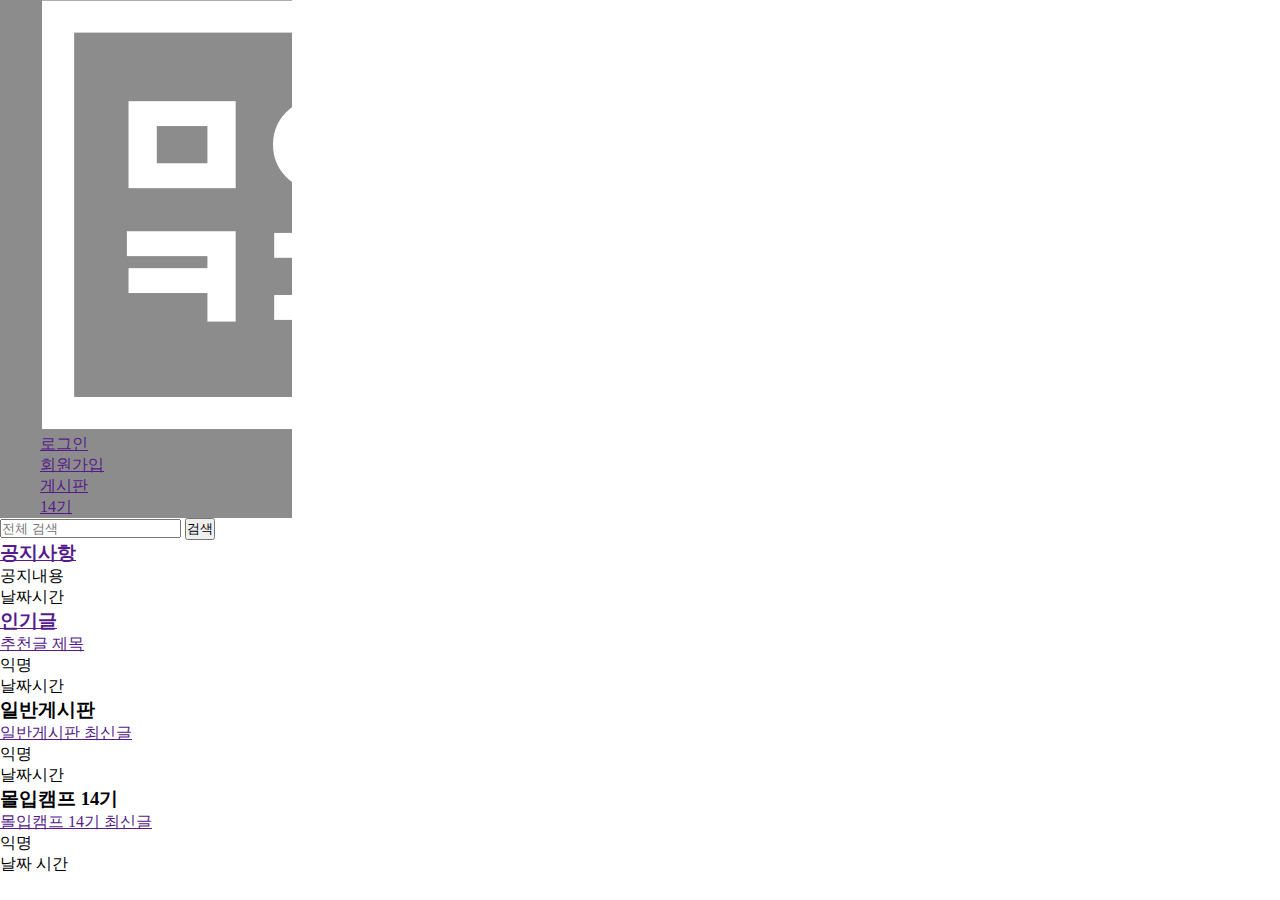
==== index.html @ c85a62a6 "Feat index.css" ====
<!DOCTYPE html>
<html lang="ko" class="no-js">

<head>
    <meta charset="utf-8">
    <meta http-equiv="Content-Type" content="text/html; charset=UTF-8">
    <meta http-equiv="X-UA-Compatible" content="IE=edge,chrome=1">
    <link rel="stylesheet" type="text/css" href="./index.css">
    <title>몰입캠프</title>
</head>

<body>
    <div class="all">
        <nav class="navbar">
            <a class="navbar-brand" href="#">
                <img class="madcamp-logo" src="./assets/mad_logo.png" alt="몰입캠프 로고">
            </a>
            <div class="navbar_login_signin">
                <ul>
                    <li><a href="">로그인</a></li>
                    <li><a href="">회원가입</a></li>
                </ul>
            </div>
            <ul class="navbar_nav">
                <!-- loop 게시판 목록 -->
                <li><a href="">게시판</a></li>
                <li><a href="">14기</a></li>
            </ul>
        </nav>
        <div class="main">
            <form class="main-search-admin-profile" role="search">
                <input class="input search-all" type="search" name="search-all" placeholder="전체 검색" aria-label="Search">
                <button class="button search-all">검색</button>
                <!-- todo: 유저/관리자 버튼은 뭘로 만들지? -->
                <!-- todo: 프로필 이미지 -->
            </form>
            <div class="main_noti_best">
                <div class="main_noti_board">
                    <h3 class="main_head_comp"><a href="">공지사항</a></h3>
                    <ul class="main_noti_ul">
                        <!-- loop 3개 -->
                        <li class="main_noti_li">
                            <div class="main_noti">
                                <div><a>공지내용</a></div>
                                <div>날짜시간</div>
                            </div>
                        </li>
                    </ul>
                </div>
                <div class="main_best_board">
                    <h3 class="main_head"><a href="">인기글</a></h3>
                    <ul class="main_best_ul">
                        <!-- loop 3개 -->
                        <li class="main_best_li">
                            <div class="main_best_headline">
                                <div><a href="">추천글 제목</a></div>
                                <div>익명</div>
                                <div>날짜시간</div>
                            </div>
                        </li>
                    </ul>
                </div>
            </div>
            <div class="main_default_board">
                <h3 class="main_default_head">일반게시판</h3>
                <ul class="main_default_ul">
                    <!-- loop 5개  -->
                    <li class="main_default_li">
                        <div class="main_default_headline">
                            <div><a href="">일반게시판 최신글</a></div>
                            <div>익명</div>
                            <div>날짜시간</div>
                        </div>
                    </li>
                </ul>
            </div>
            <div class="main_group_board">
                <h3 class="main_group_head">몰입캠프 14기</h3>
                <ul class="main_group_ul">
                    <!-- loop 5개  -->
                    <li class="main_group_li">
                        <div class="main_group_headline">
                            <div><a href="">몰입캠프 14기 최신글</a></div>
                            <div>익명</div>
                            <div>날짜 시간</div>
                        </div>
                    </li>
                </ul>
            </div>
        </div>
    </div>
</body>

</html>
---- index.css ----
* {
    padding: 0;
    margin: 0;
    box-sizing: border-box;
    list-style: none;
}

.container {
    display: flex;
    flex-direction: row;
    height: 100%;
    height: 969px;
}

nav {
    display: flex;
    flex-direction: column;
    justify-content: space-between;
    background-color: #8C8C8C;
    width: 292px;

    padding: 0px 40px 0px;

}

.nav_logo {
    display: flex;
    justify-content: center;
    align-items: center;
    margin-top: 20px;
}

.nav_img {
    width: 220px;
    height: 65px;

}

.nav_auth {
    display: flex;
    flex-direction: row;
    justify-content: space-between;
    margin-top: 20px;
}

.nav_auth h5 {
    font-size: 1.001em;
    font-weight: 700;
    color: #2E2E2E;
    cursor: pointer;
}

.nav_board_container {
    display: flex;
    flex-direction: column;
    justify-content: center;
    margin-top: 60px;
    color: white;
}

.nav_board_name {
    display: flex;
    flex-direction: row;
    gap: 25px;
    margin-top: 10px;
    cursor: pointer;
}

.nav_board_name_text {
    font-size: 1.01em;
    font-weight: 200;
}

.nav_mode {}

.nav_mode_ul {
    display: flex;
    flex-direction: row;
    align-items: flex-start;
    justify-content: space-between;
    height: 30px;
}

.nav_mode_test {
    color: #E0E0E0;
    margin-right: 25px;
    font-weight: 500;
    font-size: 0.97em;
}

.nav_mode_Button {
    display: flex;
    flex-direction: row;
    justify-content: space-around;
    align-items: center;
    height: 100%;
    width: 55px;
    background-color: #E0E0E0;
    border-radius: 30px;
}

.sun {
    display: flex;
    justify-content: center;
    align-items: center;
    background-color: white;
    width: 22px;
    height: 22px;
    border-radius: 100%;
}

.dot {
    color: crimson;
}

.moon {
    display: flex;
    justify-content: center;
    align-items: center;
    width: 22px;
    height: 22px;
    border-radius: 100%;
}

.nav_mode_Button svg {
    cursor: pointer;
}

.nav_view_count {
    display: flex;
    flex-direction: column;
    justify-content: center;
    align-items: center;

    height: 210px;
    background-color: white;
    border-radius: 10px;
    margin-top: 20px;
    margin-bottom: 30px;
}

.nav_view_count_container {
    display: flex;
    flex-direction: column;
}

.nav_view_count_text {
    font-size: 0.8em;
    color: #747474;
    font-weight: bold;
}

.nav_view_count_num {
    display: flex;
    flex-direction: row;
    justify-content: start;
    align-items: center;
    margin-top: 15px;

}

.num {
    color: black;
    font-weight: 900;
    margin-left: 5px;
    font-size: 1.5em;
}

.nav_view_count_per {
    display: flex;
    flex-direction: row;
    width: 110px;
    height: 45px;
    justify-content: center;
    gap: 7px;
    align-items: center;
    border: 1px #dfdada solid;
    border-radius: 10px;
    margin-top: 15px;
}

.nav_view_count_per div {
    color: #747474;
    font-weight: bold;
}

.main_box {
    background-color: #F8F8F8;
    width: 1360px;
}

.main_container {
    width: 1200px;
    display: flex;
    flex-direction: column;
    padding: 30px 0px 30px 50px;
}

header {
    display: flex;
    flex-direction: row;
    height: 50px;
}

.head_search {
    display: flex;
    flex-direction: row;
    justify-content: start;
    align-items: center;
    background-color: white;
    border-radius: 30px;
    width: 500px;
}

.head_search svg {
    margin: 0px 20px;
}

.head_search input {
    border: none;
    width: 80%;
    height: 100%;
    padding-left: 20px;
    font-size: 1.1em;
}

.head_search input::placeholder {
    font-size: 1.2em;
    color: #dfdada;
    font-weight: 500;

}

.head_role {
    display: flex;
    flex-direction: row;
    justify-content: start;
    align-items: center;
    width: 220px;
    height: 100%;
    background-color: #F1F1F1;
    margin: 0px 40px 0px 60px;
    border-radius: 30px;
}

.head_role_user {
    display: flex;
    justify-content: center;
    align-items: center;
    width: 40%;
    height: 80%;
    background-color: white;
    color: #5429FF;
    border-radius: 30px;
    font-weight: 550;
    font-size: 1.1em;
    margin: 0px 30px 0px 10px
}

.head_role_Creator {
    display: flex;
    justify-content: start;
    align-items: center;
    width: 40%;
    height: 80%;
    color: #8C8C8C;
    font-weight: 600;
    font-size: 1.1em;
}

.head_bell {
    width: 50px;
    height: 100%;
    display: flex;
    justify-content: center;
    align-items: center;
    background-color: white;
    border: 1px #F1F1F1 solid;
    border-radius: 100%;
}

.head_img {
    width: 50px;
    height: 100%;
    display: flex;
    justify-content: center;
    align-items: center;
    border-radius: 100%;
    margin-left: 30px;
}

.head_img img {
    width: 100%;
    height: 100%;
    border-radius: 100%;
}

.main_center {}

.row-0 {
    .make-row();

    .col-0-0 {
        .make-xs-column(6);
    }

    .col-0-1 {
        .make-xs-column(6);
    }
}

.row-1 {
    .make-row();

    .col-1-0 {
        .make-md-column(1);
    }
}

.row-2 {
    .make-row();

    .col-2-0 {
        .make-md-column(1);
    }
}
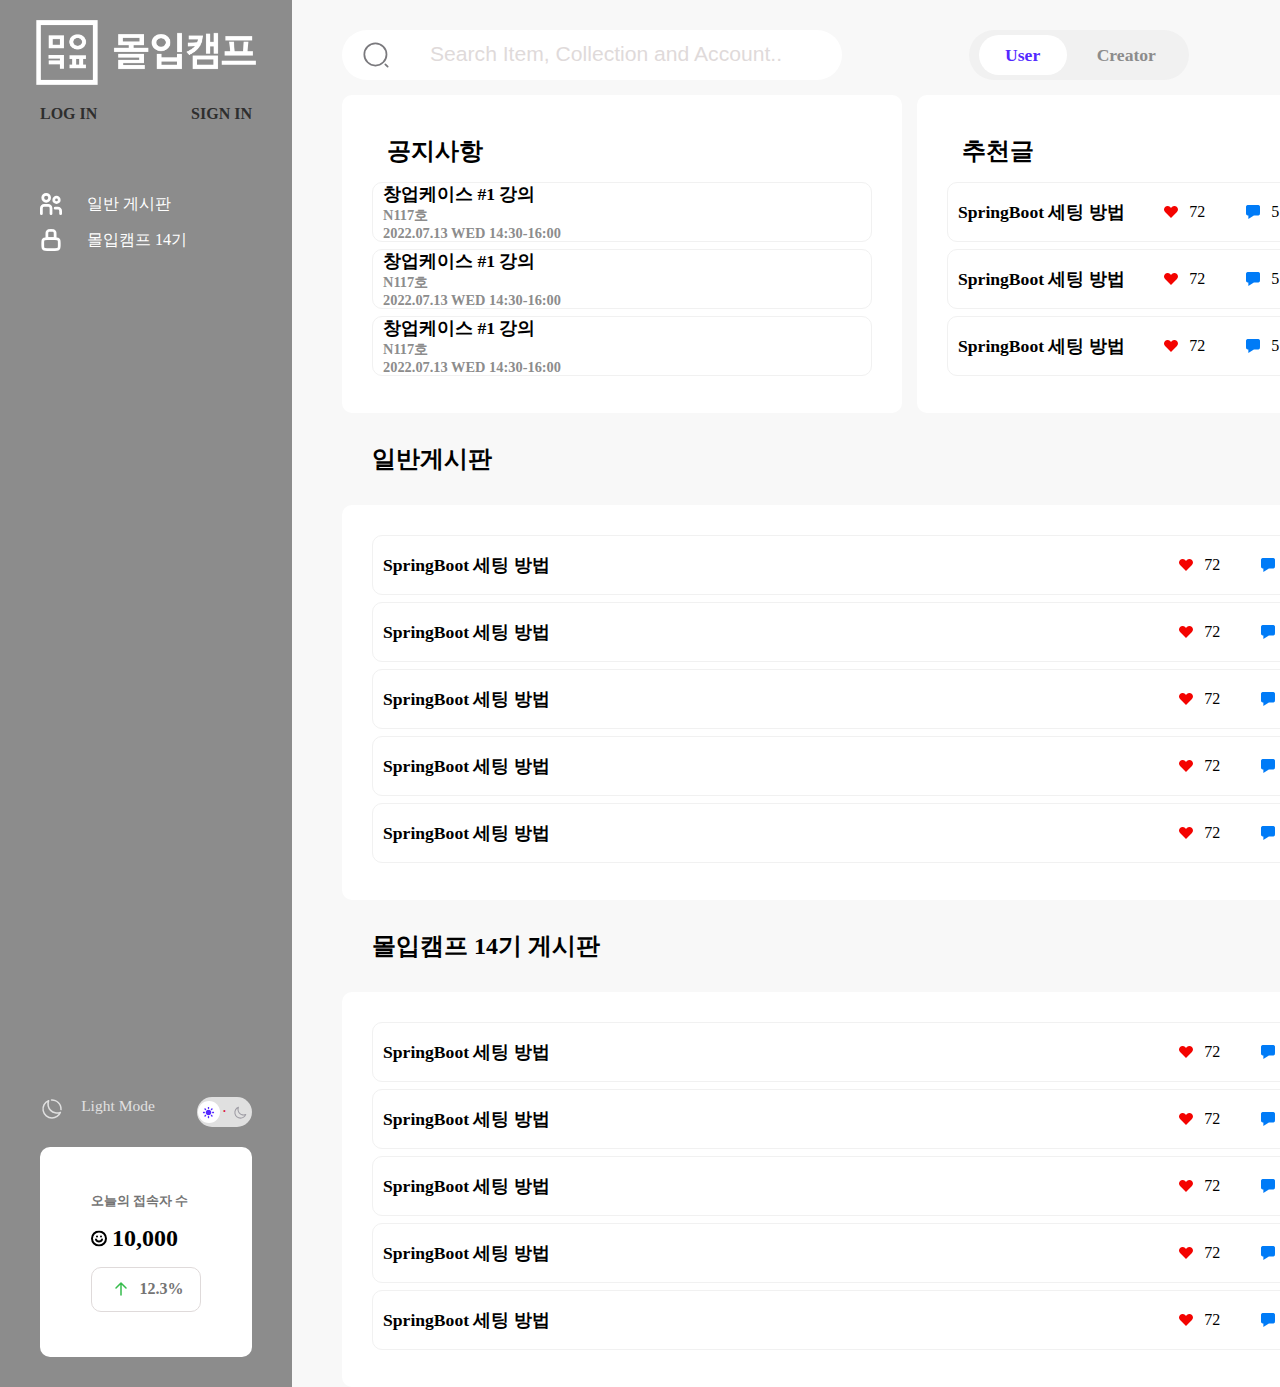
==== commit 45fca19f: "Fix index.css" ====
--- a/index.html
+++ b/index.html
@@ -10,84 +10,662 @@
 </head>
 
 <body>
-    <div class="all">
-        <nav class="navbar">
-            <a class="navbar-brand" href="#">
-                <img class="madcamp-logo" src="./assets/mad_logo.png" alt="몰입캠프 로고">
-            </a>
-            <div class="navbar_login_signin">
-                <ul>
-                    <li><a href="">로그인</a></li>
-                    <li><a href="">회원가입</a></li>
-                </ul>
+    <div class="container">
+        <nav>
+            <div class="nav_top">
+                <div class="nav_logo">
+                    <img src="./assets/mad_logo.png" alt="몰입캠프 로고" class="nav_img">
+                </div>
+                <div class="nav_auth">
+                    <h5 class="login">LOG IN</h5>
+                    <h5 class="logout">SIGN IN</h5>
+                </div>
+                <div class="nav_board_container">
+                    <ul class="nav_board_name">
+                        <li class="nav_board_name_svg">
+                            <svg width="22" height="22" viewBox="0 0 16 16" fill="none"
+                                xmlns="http://www.w3.org/2000/svg">
+                                <path
+                                    d="M1 15V11C1 9.89543 1.89543 9 3 9H6C7.10457 9 8 9.89543 8 11V15M11 11H13C14.1046 11 15 11.8954 15 13V15M4.5 1C5.80503 1 7 2 7 3.5C7 5 5.80503 6 4.5 6C3.19497 6 2 5 2 3.5C2 2 3.19497 1 4.5 1ZM12 3C10.9865 3 10 3.79796 10 5C10 6.20204 10.9865 7 12 7C13.0135 7 14 6.20204 14 5C14 3.79796 13.0135 3 12 3Z"
+                                    stroke="white" stroke-width="2" stroke-linecap="round" stroke-linejoin="round" />
+                            </svg>
+
+                        </li>
+                        <li class="nav_board_name_text">
+                            일반 게시판
+                        </li>
+                    </ul>
+                    <ul class="nav_board_name">
+                        <li class="nav_board_name_svg">
+                            <svg width="22" height="22" viewBox="0 0 16 16" fill="none"
+                                xmlns="http://www.w3.org/2000/svg">
+                                <path
+                                    d="M2 10.2C2 9.07989 2 8.51984 2.21799 8.09202C2.40973 7.71569 2.71569 7.40973 3.09202 7.21799C3.51984 7 4.0799 7 5.2 7H10.8C11.9201 7 12.4802 7 12.908 7.21799C13.2843 7.40973 13.5903 7.71569 13.782 8.09202C14 8.51984 14 9.07989 14 10.2V11.8C14 12.9201 14 13.4802 13.782 13.908C13.5903 14.2843 13.2843 14.5903 12.908 14.782C12.4802 15 11.9201 15 10.8 15H5.2C4.07989 15 3.51984 15 3.09202 14.782C2.71569 14.5903 2.40973 14.2843 2.21799 13.908C2 13.4802 2 12.9201 2 11.8V10.2Z"
+                                    stroke="white" stroke-width="2" />
+                                <path
+                                    d="M5 7L5 4C5 3.06812 5 2.60218 5.15224 2.23463C5.35523 1.74458 5.74458 1.35523 6.23463 1.15224C6.60217 1 7.06812 1 8 1C8.93188 1 9.39782 1 9.76537 1.15224C10.2554 1.35523 10.6448 1.74458 10.8478 2.23463C11 2.60218 11 3.06812 11 4V7H5Z"
+                                    stroke="white" stroke-width="2" />
+                            </svg>
+
+                        </li>
+                        <li class="nav_board_name_text">
+                            몰입캠프 14기
+                        </li>
+                    </ul>
+
+                </div>
             </div>
-            <ul class="navbar_nav">
-                <!-- loop 게시판 목록 -->
-                <li><a href="">게시판</a></li>
-                <li><a href="">14기</a></li>
-            </ul>
-        </nav>
-        <div class="main">
-            <form class="main-search-admin-profile" role="search">
-                <input class="input search-all" type="search" name="search-all" placeholder="전체 검색" aria-label="Search">
-                <button class="button search-all">검색</button>
-                <!-- todo: 유저/관리자 버튼은 뭘로 만들지? -->
-                <!-- todo: 프로필 이미지 -->
-            </form>
-            <div class="main_noti_best">
-                <div class="main_noti_board">
-                    <h3 class="main_head_comp"><a href="">공지사항</a></h3>
-                    <ul class="main_noti_ul">
-                        <!-- loop 3개 -->
-                        <li class="main_noti_li">
-                            <div class="main_noti">
-                                <div><a>공지내용</a></div>
-                                <div>날짜시간</div>
+            <div class="nav_bottom">
+                <div class="nav_mode">
+                    <ul class="nav_mode_ul">
+                        <li class="nav_mode_img">
+                            <svg width="24" height="24" viewBox="0 0 24 24" fill="none"
+                                xmlns="http://www.w3.org/2000/svg">
+                                <path
+                                    d="M20.354 15.354C18.7172 16.0122 16.9231 16.1748 15.1946 15.8217C13.4662 15.4686 11.8796 14.6153 10.6322 13.3678C9.38472 12.1204 8.53139 10.5338 8.17827 8.80535C7.82514 7.0769 7.98779 5.28277 8.64599 3.646C6.7077 4.42673 5.10135 5.85739 4.10232 7.69272C3.10328 9.52805 2.77378 11.6537 3.17031 13.7054C3.56683 15.757 4.66467 17.6069 6.27565 18.9378C7.88662 20.2687 9.91037 20.9977 12 21C13.7969 21.0001 15.5527 20.4624 17.0415 19.4562C18.5303 18.45 19.684 17.0213 20.354 15.354Z"
+                                    stroke="#E0E0E0" stroke-width="1.5" stroke-linecap="round"
+                                    stroke-linejoin="round" />
+                                <path
+                                    d="M20.9807 12.5891C21.0638 11.3226 20.878 10.0528 20.4357 8.86319C19.9933 7.67354 19.3043 6.59091 18.4139 5.68638C17.5235 4.78185 16.4519 4.07588 15.2694 3.61482C14.0868 3.15375 12.8202 2.94802 11.5525 3.01113"
+                                    stroke="#E0E0E0" stroke-width="1.5" stroke-linecap="round" />
+                            </svg>
+
+                        </li>
+                        <li class="nav_mode_test">
+                            Light Mode
+                        </li>
+                        <li class="nav_mode_Button">
+                            <div class="sun">
+                                <svg width="15" height="15" viewBox="0 0 14 14" fill="none"
+                                    xmlns="http://www.w3.org/2000/svg">
+                                    <path fill-rule="evenodd" clip-rule="evenodd"
+                                        d="M7 1.75C7.17405 1.75 7.34097 1.81914 7.46404 1.94221C7.58711 2.06528 7.65625 2.2322 7.65625 2.40625V3.0625C7.65625 3.23655 7.58711 3.40347 7.46404 3.52654C7.34097 3.64961 7.17405 3.71875 7 3.71875C6.82595 3.71875 6.65903 3.64961 6.53596 3.52654C6.41289 3.40347 6.34375 3.23655 6.34375 3.0625V2.40625C6.34375 2.2322 6.41289 2.06528 6.53596 1.94221C6.65903 1.81914 6.82595 1.75 7 1.75ZM9.625 7C9.625 7.69619 9.34844 8.36387 8.85616 8.85616C8.36387 9.34844 7.69619 9.625 7 9.625C6.30381 9.625 5.63613 9.34844 5.14384 8.85616C4.65156 8.36387 4.375 7.69619 4.375 7C4.375 6.30381 4.65156 5.63613 5.14384 5.14384C5.63613 4.65156 6.30381 4.375 7 4.375C7.69619 4.375 8.36387 4.65156 8.85616 5.14384C9.34844 5.63613 9.625 6.30381 9.625 7ZM9.3205 10.2484L9.78447 10.7124C9.90824 10.8319 10.074 10.8981 10.2461 10.8966C10.4181 10.8951 10.5827 10.8261 10.7044 10.7044C10.8261 10.5827 10.8951 10.4181 10.8966 10.2461C10.8981 10.074 10.8319 9.90824 10.7124 9.78447L10.2484 9.3205C10.1247 9.20096 9.9589 9.13481 9.78683 9.13631C9.61476 9.1378 9.45017 9.20682 9.32849 9.32849C9.20682 9.45017 9.1378 9.61476 9.13631 9.78683C9.13481 9.9589 9.20096 10.1247 9.3205 10.2484ZM10.7118 3.28759C10.8348 3.41066 10.9039 3.57755 10.9039 3.75156C10.9039 3.92558 10.8348 4.09247 10.7118 4.21553L10.2484 4.6795C10.1879 4.74218 10.1155 4.79217 10.0354 4.82657C9.95536 4.86096 9.86924 4.87906 9.78211 4.87982C9.69497 4.88058 9.60856 4.86397 9.5279 4.83098C9.44725 4.79798 9.37398 4.74925 9.31237 4.68763C9.25075 4.62602 9.20202 4.55275 9.16902 4.47209C9.13603 4.39144 9.11942 4.30503 9.12018 4.21789C9.12094 4.13076 9.13904 4.04464 9.17343 3.96458C9.20783 3.88451 9.25782 3.8121 9.3205 3.75156L9.78447 3.28759C9.90753 3.16457 10.0744 3.09545 10.2484 3.09545C10.4225 3.09545 10.5893 3.16457 10.7124 3.28759H10.7118ZM11.5938 7.65625C11.7678 7.65625 11.9347 7.58711 12.0578 7.46404C12.1809 7.34097 12.25 7.17405 12.25 7C12.25 6.82595 12.1809 6.65903 12.0578 6.53596C11.9347 6.41289 11.7678 6.34375 11.5938 6.34375H10.9375C10.7635 6.34375 10.5965 6.41289 10.4735 6.53596C10.3504 6.65903 10.2812 6.82595 10.2812 7C10.2812 7.17405 10.3504 7.34097 10.4735 7.46404C10.5965 7.58711 10.7635 7.65625 10.9375 7.65625H11.5938ZM7 10.2812C7.17405 10.2812 7.34097 10.3504 7.46404 10.4735C7.58711 10.5965 7.65625 10.7635 7.65625 10.9375V11.5938C7.65625 11.7678 7.58711 11.9347 7.46404 12.0578C7.34097 12.1809 7.17405 12.25 7 12.25C6.82595 12.25 6.65903 12.1809 6.53596 12.0578C6.41289 11.9347 6.34375 11.7678 6.34375 11.5938V10.9375C6.34375 10.7635 6.41289 10.5965 6.53596 10.4735C6.65903 10.3504 6.82595 10.2812 7 10.2812ZM3.75156 4.6795C3.81249 4.74047 3.88483 4.78885 3.96446 4.82186C4.04408 4.85488 4.12943 4.87188 4.21563 4.87191C4.30182 4.87194 4.38718 4.855 4.46683 4.82204C4.54648 4.78908 4.61886 4.74076 4.67983 4.67983C4.7408 4.6189 4.78917 4.54656 4.82219 4.46693C4.8552 4.38731 4.87221 4.30196 4.87224 4.21576C4.87227 4.12957 4.85533 4.04421 4.82237 3.96456C4.78941 3.88491 4.74109 3.81254 4.68016 3.75156L4.21553 3.28759C4.09176 3.16805 3.92599 3.10191 3.75392 3.1034C3.58186 3.1049 3.41726 3.17391 3.29559 3.29559C3.17391 3.41726 3.1049 3.58186 3.1034 3.75392C3.10191 3.92599 3.16805 4.09176 3.28759 4.21553L3.75156 4.6795ZM4.6795 10.2484L4.21553 10.7124C4.09176 10.8319 3.92599 10.8981 3.75392 10.8966C3.58186 10.8951 3.41726 10.8261 3.29559 10.7044C3.17391 10.5827 3.1049 10.4181 3.1034 10.2461C3.10191 10.074 3.16805 9.90824 3.28759 9.78447L3.75156 9.3205C3.87533 9.20096 4.0411 9.13481 4.21317 9.13631C4.38524 9.1378 4.54983 9.20682 4.67151 9.32849C4.79318 9.45017 4.8622 9.61476 4.86369 9.78683C4.86519 9.9589 4.79904 10.1247 4.6795 10.2484ZM3.0625 7.65625C3.23655 7.65625 3.40347 7.58711 3.52654 7.46404C3.64961 7.34097 3.71875 7.17405 3.71875 7C3.71875 6.82595 3.64961 6.65903 3.52654 6.53596C3.40347 6.41289 3.23655 6.34375 3.0625 6.34375H2.40625C2.2322 6.34375 2.06528 6.41289 1.94221 6.53596C1.81914 6.65903 1.75 6.82595 1.75 7C1.75 7.17405 1.81914 7.34097 1.94221 7.46404C2.06528 7.58711 2.2322 7.65625 2.40625 7.65625H3.0625Z"
+                                        fill="#5429FF" />
+                                </svg>
+
                             </div>
+                            <div class="dot">
+                                ·
+                            </div>
+                            <div class="moon">
+                                <svg width="15" height="15" viewBox="0 0 14 14" fill="none"
+                                    xmlns="http://www.w3.org/2000/svg">
+                                    <path
+                                        d="M11.8732 8.9565C10.9184 9.34045 9.87179 9.43533 8.86353 9.22934C7.85526 9.02335 6.92976 8.52558 6.20209 7.7979C5.47441 7.07022 4.97663 6.14472 4.77065 5.13646C4.56466 4.12819 4.65953 3.08162 5.04349 2.12683C3.91282 2.58226 2.97578 3.41681 2.39301 4.48742C1.81024 5.55803 1.61803 6.79802 1.84933 7.99481C2.08064 9.19161 2.72105 10.2707 3.66078 11.047C4.60052 11.8234 5.78104 12.2487 6.99999 12.25C8.04819 12.25 9.07242 11.9364 9.94088 11.3495C10.8093 10.7625 11.4823 9.92911 11.8732 8.9565Z"
+                                        stroke="#9E9CA4" stroke-linecap="round" stroke-linejoin="round" />
+                                </svg>
+                            </div>
+
+
                         </li>
                     </ul>
                 </div>
-                <div class="main_best_board">
-                    <h3 class="main_head"><a href="">인기글</a></h3>
-                    <ul class="main_best_ul">
-                        <!-- loop 3개 -->
-                        <li class="main_best_li">
-                            <div class="main_best_headline">
-                                <div><a href="">추천글 제목</a></div>
-                                <div>익명</div>
-                                <div>날짜시간</div>
-                            </div>
-                        </li>
-                    </ul>
+                <div class="nav_view_count">
+                    <div class="nav_view_count_container">
+                        <div class="nav_view_count_text">오늘의 접속자 수</div>
+                        <div class="nav_view_count_num">
+                            <svg width="16" height="17" viewBox="0 0 16 17" fill="none"
+                                xmlns="http://www.w3.org/2000/svg">
+                                <g clip-path="url(#clip0_116_112)">
+                                    <path
+                                        d="M5 9.5C5.5 11 7 11.5 8 11.5C9 11.5 10.5 11 11 9.5M6 6.5195V6.5M10 6.5195V6.5M15 8.5C15 12.366 11.866 15.5 8 15.5C4.13401 15.5 1 12.366 1 8.5C1 4.63401 4.13401 1.5 8 1.5C11.866 1.5 15 4.63401 15 8.5Z"
+                                        stroke="black" stroke-width="2" stroke-linecap="round"
+                                        stroke-linejoin="round" />
+                                </g>
+                                <defs>
+                                    <clipPath id="clip0_116_112">
+                                        <rect width="16" height="16" fill="white" transform="translate(0 0.5)" />
+                                    </clipPath>
+                                </defs>
+                            </svg>
+                            <div class="num">10,000</div>
+                        </div>
+                        <div class="nav_view_count_per">
+                            <svg width="24" height="24" viewBox="0 0 24 24" fill="none"
+                                xmlns="http://www.w3.org/2000/svg">
+                                <path d="M12 6V18M7 11L12 6L7 11ZM12 6L17 11L12 6Z" stroke="#36BC4C" stroke-width="1.5"
+                                    stroke-linecap="round" stroke-linejoin="round" />
+                            </svg>
+                            <div>12.3%</div>
+                        </div>
+                    </div>
                 </div>
             </div>
-            <div class="main_default_board">
-                <h3 class="main_default_head">일반게시판</h3>
-                <ul class="main_default_ul">
-                    <!-- loop 5개  -->
-                    <li class="main_default_li">
-                        <div class="main_default_headline">
-                            <div><a href="">일반게시판 최신글</a></div>
-                            <div>익명</div>
-                            <div>날짜시간</div>
-                        </div>
-                    </li>
-                </ul>
+
+        </nav>
+
+        <main class="main_box">
+            <div class="main_container">
+                <header>
+                    <div class="head_search">
+                        <svg width="28" height="28" viewBox="0 0 24 24" fill="none" xmlns="http://www.w3.org/2000/svg">
+                            <path
+                                d="M11.5 21C16.7467 21 21 16.7467 21 11.5C21 6.25329 16.7467 2 11.5 2C6.25329 2 2 6.25329 2 11.5C2 16.7467 6.25329 21 11.5 21Z"
+                                stroke="#7A797D" stroke-width="1.5" stroke-linecap="round" stroke-linejoin="round" />
+                            <path d="M22 22L20 20" stroke="#7A797D" stroke-width="1.5" stroke-linecap="round"
+                                stroke-linejoin="round" />
+                        </svg>
+                        <input type="text" class="head_search_input"
+                            placeholder="Search Item, Collection and Account..">
+
+                    </div>
+                    <div class="head_role">
+                        <div class="head_role_user">User</div>
+                        <div class="head_role_Creator">Creator</div>
+                    </div>
+                    <div class="head_bell">
+                        <svg width="24" height="24" viewBox="0 0 24 24" fill="none" xmlns="http://www.w3.org/2000/svg">
+                            <path
+                                d="M19.3399 14.49L18.3399 12.83C18.1299 12.46 17.9399 11.76 17.9399 11.35V8.82C17.9399 6.47 16.5599 4.44 14.5699 3.49C14.0499 2.57 13.0899 2 11.9899 2C10.8999 2 9.91994 2.59 9.39994 3.52C7.44994 4.49 6.09994 6.5 6.09994 8.82V11.35C6.09994 11.76 5.90994 12.46 5.69994 12.82L4.68994 14.49C4.28994 15.16 4.19994 15.9 4.44994 16.58C4.68994 17.25 5.25994 17.77 5.99994 18.02C7.93994 18.68 9.97994 19 12.0199 19C14.0599 19 16.0999 18.68 18.0399 18.03C18.7399 17.8 19.2799 17.27 19.5399 16.58C19.7999 15.89 19.7299 15.13 19.3399 14.49Z"
+                                fill="#7A797D" />
+                            <path
+                                d="M14.8301 20.01C14.4101 21.17 13.3001 22 12.0001 22C11.2101 22 10.4301 21.68 9.88005 21.11C9.56005 20.81 9.32005 20.41 9.18005 20C9.31005 20.02 9.44005 20.03 9.58005 20.05C9.81005 20.08 10.0501 20.11 10.2901 20.13C10.8601 20.18 11.4401 20.21 12.0201 20.21C12.5901 20.21 13.1601 20.18 13.7201 20.13C13.9301 20.11 14.1401 20.1 14.3401 20.07C14.5001 20.05 14.6601 20.03 14.8301 20.01Z"
+                                fill="#7A797D" />
+                        </svg>
+                    </div>
+                    <div class="head_img">
+                        <img src="./Board/img/지평생막걸리.jpg" alt="">
+                    </div>
+                </header>
+                <main class="main_center">
+                    <div class="row-0">
+                        <div class="col">
+                            <div class="noti_list">
+                                <div class="noti_title">공지사항</div>
+                                <!-- 글 3개 -->
+                                <ul class="noti_list_ul">
+                                    <div class="noti_list_sub">
+                                        <li class="noti_list_title">창업케이스 #1 강의</li>
+                                        <li class="noti_list_location">
+                                            N117호
+                                        </li>
+                                        <li class="noti_list_time">
+                                            2022.07.13 WED 14:30-16:00
+                                        </li>
+                                    </div>
+                                </ul>
+                                <ul class="noti_list_ul">
+                                    <div class="noti_list_sub">
+                                        <li class="noti_list_title">창업케이스 #1 강의</li>
+                                        <li class="noti_list_location">
+                                            N117호
+                                        </li>
+                                        <li class="noti_list_time">
+                                            2022.07.13 WED 14:30-16:00
+                                        </li>
+                                    </div>
+                                </ul>
+                                <ul class="noti_list_ul">
+                                    <div class="noti_list_sub">
+                                        <li class="noti_list_title">창업케이스 #1 강의</li>
+                                        <li class="noti_list_location">
+                                            N117호
+                                        </li>
+                                        <li class="noti_list_time">
+                                            2022.07.13 WED 14:30-16:00
+                                        </li>
+                                    </div>
+                                </ul>
+                            </div>
+                        </div>
+                        <div class="col">
+                            <div class="best_list">
+                                <div class="best_title">추천글</div>
+                                <!-- 글 3개 -->
+                                <ul class="best_list_ul">
+                                    <li class="best_list_title">
+                                        SpringBoot 세팅 방법
+                                    </li>
+                                    <div class="best_list_sub">
+                                        <li class="best_list_heart">
+                                            <svg width="16" height="16" viewBox="0 0 16 16" fill="#F40300"
+                                                xmlns="http://www.w3.org/2000/svg">
+                                                <path
+                                                    d="M13.9447 3.04697C12.5376 1.65101 10.2563 1.65101 8.84926 3.04697L8 4L7.15074 3.04699C5.74368 1.65102 3.46237 1.65102 2.0553 3.04699C0.648234 4.44295 0.648232 6.70626 2.0553 8.10222L7.99998 14L13.9447 8.10221C15.3518 6.70625 15.3518 4.44294 13.9447 3.04697Z"
+                                                    stroke="none" stroke-width="2" stroke-linejoin="round" />
+                                            </svg>
+
+                                            <div>72</div>
+                                        </li>
+                                        <li class="best_list_comment">
+                                            <svg width="16" height="16" viewBox="0 0 16 16" fill="#007BF7"
+                                                xmlns="http://www.w3.org/2000/svg">
+                                                <path
+                                                    d="M1.21799 2.09202C1 2.51984 1 3.0799 1 4.2V8.3C1 9.42011 1 9.98016 1.21799 10.408C1.40973 10.7843 1.71569 11.0903 2.09202 11.282C2.39717 11.4375 2.7696 11.4821 3.36454 11.4949V15L8.87496 11.5L11.8 11.5C12.9201 11.5 13.4802 11.5 13.908 11.282C14.2843 11.0903 14.5903 10.7843 14.782 10.408C15 9.98016 15 9.42011 15 8.3V4.2C15 3.0799 15 2.51984 14.782 2.09202C14.5903 1.71569 14.2843 1.40973 13.908 1.21799C13.4802 1 12.9201 1 11.8 1H4.2C3.0799 1 2.51984 1 2.09202 1.21799C1.71569 1.40973 1.40973 1.71569 1.21799 2.09202Z"
+                                                    stroke="none" stroke-width="2" stroke-linejoin="round" />
+                                            </svg>
+
+                                            <div>5</div>
+                                        </li>
+                                        <li class="best_list_name">
+                                            익명
+                                        </li>
+                                        <li class="best_list_time">
+                                            1일 전
+                                        </li>
+                                    </div>
+                                </ul>
+                                <ul class="best_list_ul">
+                                    <li class="best_list_title">
+                                        SpringBoot 세팅 방법
+                                    </li>
+                                    <div class="best_list_sub">
+                                        <li class="best_list_heart">
+                                            <svg width="16" height="16" viewBox="0 0 16 16" fill="#F40300"
+                                                xmlns="http://www.w3.org/2000/svg">
+                                                <path
+                                                    d="M13.9447 3.04697C12.5376 1.65101 10.2563 1.65101 8.84926 3.04697L8 4L7.15074 3.04699C5.74368 1.65102 3.46237 1.65102 2.0553 3.04699C0.648234 4.44295 0.648232 6.70626 2.0553 8.10222L7.99998 14L13.9447 8.10221C15.3518 6.70625 15.3518 4.44294 13.9447 3.04697Z"
+                                                    stroke="none" stroke-width="2" stroke-linejoin="round" />
+                                            </svg>
+
+                                            <div>72</div>
+                                        </li>
+                                        <li class="best_list_comment">
+                                            <svg width="16" height="16" viewBox="0 0 16 16" fill="#007BF7"
+                                                xmlns="http://www.w3.org/2000/svg">
+                                                <path
+                                                    d="M1.21799 2.09202C1 2.51984 1 3.0799 1 4.2V8.3C1 9.42011 1 9.98016 1.21799 10.408C1.40973 10.7843 1.71569 11.0903 2.09202 11.282C2.39717 11.4375 2.7696 11.4821 3.36454 11.4949V15L8.87496 11.5L11.8 11.5C12.9201 11.5 13.4802 11.5 13.908 11.282C14.2843 11.0903 14.5903 10.7843 14.782 10.408C15 9.98016 15 9.42011 15 8.3V4.2C15 3.0799 15 2.51984 14.782 2.09202C14.5903 1.71569 14.2843 1.40973 13.908 1.21799C13.4802 1 12.9201 1 11.8 1H4.2C3.0799 1 2.51984 1 2.09202 1.21799C1.71569 1.40973 1.40973 1.71569 1.21799 2.09202Z"
+                                                    stroke="none" stroke-width="2" stroke-linejoin="round" />
+                                            </svg>
+
+                                            <div>5</div>
+                                        </li>
+                                        <li class="best_list_name">
+                                            익명
+                                        </li>
+                                        <li class="best_list_time">
+                                            1일 전
+                                        </li>
+                                    </div>
+                                </ul>
+                                <ul class="best_list_ul">
+                                    <li class="best_list_title">
+                                        SpringBoot 세팅 방법
+                                    </li>
+                                    <div class="best_list_sub">
+                                        <li class="best_list_heart">
+                                            <svg width="16" height="16" viewBox="0 0 16 16" fill="#F40300"
+                                                xmlns="http://www.w3.org/2000/svg">
+                                                <path
+                                                    d="M13.9447 3.04697C12.5376 1.65101 10.2563 1.65101 8.84926 3.04697L8 4L7.15074 3.04699C5.74368 1.65102 3.46237 1.65102 2.0553 3.04699C0.648234 4.44295 0.648232 6.70626 2.0553 8.10222L7.99998 14L13.9447 8.10221C15.3518 6.70625 15.3518 4.44294 13.9447 3.04697Z"
+                                                    stroke="none" stroke-width="2" stroke-linejoin="round" />
+                                            </svg>
+
+                                            <div>72</div>
+                                        </li>
+                                        <li class="best_list_comment">
+                                            <svg width="16" height="16" viewBox="0 0 16 16" fill="#007BF7"
+                                                xmlns="http://www.w3.org/2000/svg">
+                                                <path
+                                                    d="M1.21799 2.09202C1 2.51984 1 3.0799 1 4.2V8.3C1 9.42011 1 9.98016 1.21799 10.408C1.40973 10.7843 1.71569 11.0903 2.09202 11.282C2.39717 11.4375 2.7696 11.4821 3.36454 11.4949V15L8.87496 11.5L11.8 11.5C12.9201 11.5 13.4802 11.5 13.908 11.282C14.2843 11.0903 14.5903 10.7843 14.782 10.408C15 9.98016 15 9.42011 15 8.3V4.2C15 3.0799 15 2.51984 14.782 2.09202C14.5903 1.71569 14.2843 1.40973 13.908 1.21799C13.4802 1 12.9201 1 11.8 1H4.2C3.0799 1 2.51984 1 2.09202 1.21799C1.71569 1.40973 1.40973 1.71569 1.21799 2.09202Z"
+                                                    stroke="none" stroke-width="2" stroke-linejoin="round" />
+                                            </svg>
+
+                                            <div>5</div>
+                                        </li>
+                                        <li class="best_list_name">
+                                            익명
+                                        </li>
+                                        <li class="best_list_time">
+                                            1일 전
+                                        </li>
+                                    </div>
+                                </ul>
+                            </div>
+
+                        </div>
+                    </div>
+                    <div class="row-1">
+                        <div class="main_title">
+                            일반게시판
+                        </div>
+                        <div class="main_list">
+                            <ul class="main_list_ul">
+                                <li class="main_list_title">
+                                    SpringBoot 세팅 방법
+                                </li>
+                                <div class="main_list_sub">
+                                    <li class="main_list_heart">
+                                        <svg width="16" height="16" viewBox="0 0 16 16" fill="#F40300"
+                                            xmlns="http://www.w3.org/2000/svg">
+                                            <path
+                                                d="M13.9447 3.04697C12.5376 1.65101 10.2563 1.65101 8.84926 3.04697L8 4L7.15074 3.04699C5.74368 1.65102 3.46237 1.65102 2.0553 3.04699C0.648234 4.44295 0.648232 6.70626 2.0553 8.10222L7.99998 14L13.9447 8.10221C15.3518 6.70625 15.3518 4.44294 13.9447 3.04697Z"
+                                                stroke="none" stroke-width="2" stroke-linejoin="round" />
+                                        </svg>
+
+                                        <div>72</div>
+                                    </li>
+                                    <li class="main_list_comment">
+                                        <svg width="16" height="16" viewBox="0 0 16 16" fill="#007BF7"
+                                            xmlns="http://www.w3.org/2000/svg">
+                                            <path
+                                                d="M1.21799 2.09202C1 2.51984 1 3.0799 1 4.2V8.3C1 9.42011 1 9.98016 1.21799 10.408C1.40973 10.7843 1.71569 11.0903 2.09202 11.282C2.39717 11.4375 2.7696 11.4821 3.36454 11.4949V15L8.87496 11.5L11.8 11.5C12.9201 11.5 13.4802 11.5 13.908 11.282C14.2843 11.0903 14.5903 10.7843 14.782 10.408C15 9.98016 15 9.42011 15 8.3V4.2C15 3.0799 15 2.51984 14.782 2.09202C14.5903 1.71569 14.2843 1.40973 13.908 1.21799C13.4802 1 12.9201 1 11.8 1H4.2C3.0799 1 2.51984 1 2.09202 1.21799C1.71569 1.40973 1.40973 1.71569 1.21799 2.09202Z"
+                                                stroke="none" stroke-width="2" stroke-linejoin="round" />
+                                        </svg>
+
+                                        <div>5</div>
+                                    </li>
+                                    <li class="main_list_name">
+                                        익명
+                                    </li>
+                                    <li class="main_list_time">
+                                        1일 전
+                                    </li>
+                                </div>
+                            </ul>
+                            <ul class="main_list_ul">
+                                <li class="main_list_title">
+                                    SpringBoot 세팅 방법
+                                </li>
+                                <div class="main_list_sub">
+                                    <li class="main_list_heart">
+                                        <svg width="16" height="16" viewBox="0 0 16 16" fill="#F40300"
+                                            xmlns="http://www.w3.org/2000/svg">
+                                            <path
+                                                d="M13.9447 3.04697C12.5376 1.65101 10.2563 1.65101 8.84926 3.04697L8 4L7.15074 3.04699C5.74368 1.65102 3.46237 1.65102 2.0553 3.04699C0.648234 4.44295 0.648232 6.70626 2.0553 8.10222L7.99998 14L13.9447 8.10221C15.3518 6.70625 15.3518 4.44294 13.9447 3.04697Z"
+                                                stroke="none" stroke-width="2" stroke-linejoin="round" />
+                                        </svg>
+
+                                        <div>72</div>
+                                    </li>
+                                    <li class="main_list_comment">
+                                        <svg width="16" height="16" viewBox="0 0 16 16" fill="#007BF7"
+                                            xmlns="http://www.w3.org/2000/svg">
+                                            <path
+                                                d="M1.21799 2.09202C1 2.51984 1 3.0799 1 4.2V8.3C1 9.42011 1 9.98016 1.21799 10.408C1.40973 10.7843 1.71569 11.0903 2.09202 11.282C2.39717 11.4375 2.7696 11.4821 3.36454 11.4949V15L8.87496 11.5L11.8 11.5C12.9201 11.5 13.4802 11.5 13.908 11.282C14.2843 11.0903 14.5903 10.7843 14.782 10.408C15 9.98016 15 9.42011 15 8.3V4.2C15 3.0799 15 2.51984 14.782 2.09202C14.5903 1.71569 14.2843 1.40973 13.908 1.21799C13.4802 1 12.9201 1 11.8 1H4.2C3.0799 1 2.51984 1 2.09202 1.21799C1.71569 1.40973 1.40973 1.71569 1.21799 2.09202Z"
+                                                stroke="none" stroke-width="2" stroke-linejoin="round" />
+                                        </svg>
+
+                                        <div>5</div>
+                                    </li>
+                                    <li class="main_list_name">
+                                        익명
+                                    </li>
+                                    <li class="main_list_time">
+                                        1일 전
+                                    </li>
+                                </div>
+                            </ul>
+                            <ul class="main_list_ul">
+                                <li class="main_list_title">
+                                    SpringBoot 세팅 방법
+                                </li>
+                                <div class="main_list_sub">
+                                    <li class="main_list_heart">
+                                        <svg width="16" height="16" viewBox="0 0 16 16" fill="#F40300"
+                                            xmlns="http://www.w3.org/2000/svg">
+                                            <path
+                                                d="M13.9447 3.04697C12.5376 1.65101 10.2563 1.65101 8.84926 3.04697L8 4L7.15074 3.04699C5.74368 1.65102 3.46237 1.65102 2.0553 3.04699C0.648234 4.44295 0.648232 6.70626 2.0553 8.10222L7.99998 14L13.9447 8.10221C15.3518 6.70625 15.3518 4.44294 13.9447 3.04697Z"
+                                                stroke="none" stroke-width="2" stroke-linejoin="round" />
+                                        </svg>
+
+                                        <div>72</div>
+                                    </li>
+                                    <li class="main_list_comment">
+                                        <svg width="16" height="16" viewBox="0 0 16 16" fill="#007BF7"
+                                            xmlns="http://www.w3.org/2000/svg">
+                                            <path
+                                                d="M1.21799 2.09202C1 2.51984 1 3.0799 1 4.2V8.3C1 9.42011 1 9.98016 1.21799 10.408C1.40973 10.7843 1.71569 11.0903 2.09202 11.282C2.39717 11.4375 2.7696 11.4821 3.36454 11.4949V15L8.87496 11.5L11.8 11.5C12.9201 11.5 13.4802 11.5 13.908 11.282C14.2843 11.0903 14.5903 10.7843 14.782 10.408C15 9.98016 15 9.42011 15 8.3V4.2C15 3.0799 15 2.51984 14.782 2.09202C14.5903 1.71569 14.2843 1.40973 13.908 1.21799C13.4802 1 12.9201 1 11.8 1H4.2C3.0799 1 2.51984 1 2.09202 1.21799C1.71569 1.40973 1.40973 1.71569 1.21799 2.09202Z"
+                                                stroke="none" stroke-width="2" stroke-linejoin="round" />
+                                        </svg>
+
+                                        <div>5</div>
+                                    </li>
+                                    <li class="main_list_name">
+                                        익명
+                                    </li>
+                                    <li class="main_list_time">
+                                        1일 전
+                                    </li>
+                                </div>
+                            </ul>
+                            <ul class="main_list_ul">
+                                <li class="main_list_title">
+                                    SpringBoot 세팅 방법
+                                </li>
+                                <div class="main_list_sub">
+                                    <li class="main_list_heart">
+                                        <svg width="16" height="16" viewBox="0 0 16 16" fill="#F40300"
+                                            xmlns="http://www.w3.org/2000/svg">
+                                            <path
+                                                d="M13.9447 3.04697C12.5376 1.65101 10.2563 1.65101 8.84926 3.04697L8 4L7.15074 3.04699C5.74368 1.65102 3.46237 1.65102 2.0553 3.04699C0.648234 4.44295 0.648232 6.70626 2.0553 8.10222L7.99998 14L13.9447 8.10221C15.3518 6.70625 15.3518 4.44294 13.9447 3.04697Z"
+                                                stroke="none" stroke-width="2" stroke-linejoin="round" />
+                                        </svg>
+
+                                        <div>72</div>
+                                    </li>
+                                    <li class="main_list_comment">
+                                        <svg width="16" height="16" viewBox="0 0 16 16" fill="#007BF7"
+                                            xmlns="http://www.w3.org/2000/svg">
+                                            <path
+                                                d="M1.21799 2.09202C1 2.51984 1 3.0799 1 4.2V8.3C1 9.42011 1 9.98016 1.21799 10.408C1.40973 10.7843 1.71569 11.0903 2.09202 11.282C2.39717 11.4375 2.7696 11.4821 3.36454 11.4949V15L8.87496 11.5L11.8 11.5C12.9201 11.5 13.4802 11.5 13.908 11.282C14.2843 11.0903 14.5903 10.7843 14.782 10.408C15 9.98016 15 9.42011 15 8.3V4.2C15 3.0799 15 2.51984 14.782 2.09202C14.5903 1.71569 14.2843 1.40973 13.908 1.21799C13.4802 1 12.9201 1 11.8 1H4.2C3.0799 1 2.51984 1 2.09202 1.21799C1.71569 1.40973 1.40973 1.71569 1.21799 2.09202Z"
+                                                stroke="none" stroke-width="2" stroke-linejoin="round" />
+                                        </svg>
+
+                                        <div>5</div>
+                                    </li>
+                                    <li class="main_list_name">
+                                        익명
+                                    </li>
+                                    <li class="main_list_time">
+                                        1일 전
+                                    </li>
+                                </div>
+                            </ul>
+                            <ul class="main_list_ul">
+                                <li class="main_list_title">
+                                    SpringBoot 세팅 방법
+                                </li>
+                                <div class="main_list_sub">
+                                    <li class="main_list_heart">
+                                        <svg width="16" height="16" viewBox="0 0 16 16" fill="#F40300"
+                                            xmlns="http://www.w3.org/2000/svg">
+                                            <path
+                                                d="M13.9447 3.04697C12.5376 1.65101 10.2563 1.65101 8.84926 3.04697L8 4L7.15074 3.04699C5.74368 1.65102 3.46237 1.65102 2.0553 3.04699C0.648234 4.44295 0.648232 6.70626 2.0553 8.10222L7.99998 14L13.9447 8.10221C15.3518 6.70625 15.3518 4.44294 13.9447 3.04697Z"
+                                                stroke="none" stroke-width="2" stroke-linejoin="round" />
+                                        </svg>
+
+                                        <div>72</div>
+                                    </li>
+                                    <li class="main_list_comment">
+                                        <svg width="16" height="16" viewBox="0 0 16 16" fill="#007BF7"
+                                            xmlns="http://www.w3.org/2000/svg">
+                                            <path
+                                                d="M1.21799 2.09202C1 2.51984 1 3.0799 1 4.2V8.3C1 9.42011 1 9.98016 1.21799 10.408C1.40973 10.7843 1.71569 11.0903 2.09202 11.282C2.39717 11.4375 2.7696 11.4821 3.36454 11.4949V15L8.87496 11.5L11.8 11.5C12.9201 11.5 13.4802 11.5 13.908 11.282C14.2843 11.0903 14.5903 10.7843 14.782 10.408C15 9.98016 15 9.42011 15 8.3V4.2C15 3.0799 15 2.51984 14.782 2.09202C14.5903 1.71569 14.2843 1.40973 13.908 1.21799C13.4802 1 12.9201 1 11.8 1H4.2C3.0799 1 2.51984 1 2.09202 1.21799C1.71569 1.40973 1.40973 1.71569 1.21799 2.09202Z"
+                                                stroke="none" stroke-width="2" stroke-linejoin="round" />
+                                        </svg>
+
+                                        <div>5</div>
+                                    </li>
+                                    <li class="main_list_name">
+                                        익명
+                                    </li>
+                                    <li class="main_list_time">
+                                        1일 전
+                                    </li>
+                                </div>
+                            </ul>
+
+                        </div>
+                    </div>
+                    <div class="row-1">
+                        <div class="main_title">
+                            몰입캠프 14기 게시판
+                        </div>
+                        <div class="main_list">
+                            <ul class="main_list_ul">
+                                <li class="main_list_title">
+                                    SpringBoot 세팅 방법
+                                </li>
+                                <div class="main_list_sub">
+                                    <li class="main_list_heart">
+                                        <svg width="16" height="16" viewBox="0 0 16 16" fill="#F40300"
+                                            xmlns="http://www.w3.org/2000/svg">
+                                            <path
+                                                d="M13.9447 3.04697C12.5376 1.65101 10.2563 1.65101 8.84926 3.04697L8 4L7.15074 3.04699C5.74368 1.65102 3.46237 1.65102 2.0553 3.04699C0.648234 4.44295 0.648232 6.70626 2.0553 8.10222L7.99998 14L13.9447 8.10221C15.3518 6.70625 15.3518 4.44294 13.9447 3.04697Z"
+                                                stroke="none" stroke-width="2" stroke-linejoin="round" />
+                                        </svg>
+        
+                                        <div>72</div>
+                                    </li>
+                                    <li class="main_list_comment">
+                                        <svg width="16" height="16" viewBox="0 0 16 16" fill="#007BF7"
+                                            xmlns="http://www.w3.org/2000/svg">
+                                            <path
+                                                d="M1.21799 2.09202C1 2.51984 1 3.0799 1 4.2V8.3C1 9.42011 1 9.98016 1.21799 10.408C1.40973 10.7843 1.71569 11.0903 2.09202 11.282C2.39717 11.4375 2.7696 11.4821 3.36454 11.4949V15L8.87496 11.5L11.8 11.5C12.9201 11.5 13.4802 11.5 13.908 11.282C14.2843 11.0903 14.5903 10.7843 14.782 10.408C15 9.98016 15 9.42011 15 8.3V4.2C15 3.0799 15 2.51984 14.782 2.09202C14.5903 1.71569 14.2843 1.40973 13.908 1.21799C13.4802 1 12.9201 1 11.8 1H4.2C3.0799 1 2.51984 1 2.09202 1.21799C1.71569 1.40973 1.40973 1.71569 1.21799 2.09202Z"
+                                                stroke="none" stroke-width="2" stroke-linejoin="round" />
+                                        </svg>
+        
+                                        <div>5</div>
+                                    </li>
+                                    <li class="main_list_name">
+                                        익명
+                                    </li>
+                                    <li class="main_list_time">
+                                        1일 전
+                                    </li>
+                                </div>
+                            </ul>
+                            <ul class="main_list_ul">
+                                <li class="main_list_title">
+                                    SpringBoot 세팅 방법
+                                </li>
+                                <div class="main_list_sub">
+                                    <li class="main_list_heart">
+                                        <svg width="16" height="16" viewBox="0 0 16 16" fill="#F40300"
+                                            xmlns="http://www.w3.org/2000/svg">
+                                            <path
+                                                d="M13.9447 3.04697C12.5376 1.65101 10.2563 1.65101 8.84926 3.04697L8 4L7.15074 3.04699C5.74368 1.65102 3.46237 1.65102 2.0553 3.04699C0.648234 4.44295 0.648232 6.70626 2.0553 8.10222L7.99998 14L13.9447 8.10221C15.3518 6.70625 15.3518 4.44294 13.9447 3.04697Z"
+                                                stroke="none" stroke-width="2" stroke-linejoin="round" />
+                                        </svg>
+        
+                                        <div>72</div>
+                                    </li>
+                                    <li class="main_list_comment">
+                                        <svg width="16" height="16" viewBox="0 0 16 16" fill="#007BF7"
+                                            xmlns="http://www.w3.org/2000/svg">
+                                            <path
+                                                d="M1.21799 2.09202C1 2.51984 1 3.0799 1 4.2V8.3C1 9.42011 1 9.98016 1.21799 10.408C1.40973 10.7843 1.71569 11.0903 2.09202 11.282C2.39717 11.4375 2.7696 11.4821 3.36454 11.4949V15L8.87496 11.5L11.8 11.5C12.9201 11.5 13.4802 11.5 13.908 11.282C14.2843 11.0903 14.5903 10.7843 14.782 10.408C15 9.98016 15 9.42011 15 8.3V4.2C15 3.0799 15 2.51984 14.782 2.09202C14.5903 1.71569 14.2843 1.40973 13.908 1.21799C13.4802 1 12.9201 1 11.8 1H4.2C3.0799 1 2.51984 1 2.09202 1.21799C1.71569 1.40973 1.40973 1.71569 1.21799 2.09202Z"
+                                                stroke="none" stroke-width="2" stroke-linejoin="round" />
+                                        </svg>
+        
+                                        <div>5</div>
+                                    </li>
+                                    <li class="main_list_name">
+                                        익명
+                                    </li>
+                                    <li class="main_list_time">
+                                        1일 전
+                                    </li>
+                                </div>
+                            </ul>
+                            <ul class="main_list_ul">
+                                <li class="main_list_title">
+                                    SpringBoot 세팅 방법
+                                </li>
+                                <div class="main_list_sub">
+                                    <li class="main_list_heart">
+                                        <svg width="16" height="16" viewBox="0 0 16 16" fill="#F40300"
+                                            xmlns="http://www.w3.org/2000/svg">
+                                            <path
+                                                d="M13.9447 3.04697C12.5376 1.65101 10.2563 1.65101 8.84926 3.04697L8 4L7.15074 3.04699C5.74368 1.65102 3.46237 1.65102 2.0553 3.04699C0.648234 4.44295 0.648232 6.70626 2.0553 8.10222L7.99998 14L13.9447 8.10221C15.3518 6.70625 15.3518 4.44294 13.9447 3.04697Z"
+                                                stroke="none" stroke-width="2" stroke-linejoin="round" />
+                                        </svg>
+        
+                                        <div>72</div>
+                                    </li>
+                                    <li class="main_list_comment">
+                                        <svg width="16" height="16" viewBox="0 0 16 16" fill="#007BF7"
+                                            xmlns="http://www.w3.org/2000/svg">
+                                            <path
+                                                d="M1.21799 2.09202C1 2.51984 1 3.0799 1 4.2V8.3C1 9.42011 1 9.98016 1.21799 10.408C1.40973 10.7843 1.71569 11.0903 2.09202 11.282C2.39717 11.4375 2.7696 11.4821 3.36454 11.4949V15L8.87496 11.5L11.8 11.5C12.9201 11.5 13.4802 11.5 13.908 11.282C14.2843 11.0903 14.5903 10.7843 14.782 10.408C15 9.98016 15 9.42011 15 8.3V4.2C15 3.0799 15 2.51984 14.782 2.09202C14.5903 1.71569 14.2843 1.40973 13.908 1.21799C13.4802 1 12.9201 1 11.8 1H4.2C3.0799 1 2.51984 1 2.09202 1.21799C1.71569 1.40973 1.40973 1.71569 1.21799 2.09202Z"
+                                                stroke="none" stroke-width="2" stroke-linejoin="round" />
+                                        </svg>
+        
+                                        <div>5</div>
+                                    </li>
+                                    <li class="main_list_name">
+                                        익명
+                                    </li>
+                                    <li class="main_list_time">
+                                        1일 전
+                                    </li>
+                                </div>
+                            </ul>
+                            <ul class="main_list_ul">
+                                <li class="main_list_title">
+                                    SpringBoot 세팅 방법
+                                </li>
+                                <div class="main_list_sub">
+                                    <li class="main_list_heart">
+                                        <svg width="16" height="16" viewBox="0 0 16 16" fill="#F40300"
+                                            xmlns="http://www.w3.org/2000/svg">
+                                            <path
+                                                d="M13.9447 3.04697C12.5376 1.65101 10.2563 1.65101 8.84926 3.04697L8 4L7.15074 3.04699C5.74368 1.65102 3.46237 1.65102 2.0553 3.04699C0.648234 4.44295 0.648232 6.70626 2.0553 8.10222L7.99998 14L13.9447 8.10221C15.3518 6.70625 15.3518 4.44294 13.9447 3.04697Z"
+                                                stroke="none" stroke-width="2" stroke-linejoin="round" />
+                                        </svg>
+        
+                                        <div>72</div>
+                                    </li>
+                                    <li class="main_list_comment">
+                                        <svg width="16" height="16" viewBox="0 0 16 16" fill="#007BF7"
+                                            xmlns="http://www.w3.org/2000/svg">
+                                            <path
+                                                d="M1.21799 2.09202C1 2.51984 1 3.0799 1 4.2V8.3C1 9.42011 1 9.98016 1.21799 10.408C1.40973 10.7843 1.71569 11.0903 2.09202 11.282C2.39717 11.4375 2.7696 11.4821 3.36454 11.4949V15L8.87496 11.5L11.8 11.5C12.9201 11.5 13.4802 11.5 13.908 11.282C14.2843 11.0903 14.5903 10.7843 14.782 10.408C15 9.98016 15 9.42011 15 8.3V4.2C15 3.0799 15 2.51984 14.782 2.09202C14.5903 1.71569 14.2843 1.40973 13.908 1.21799C13.4802 1 12.9201 1 11.8 1H4.2C3.0799 1 2.51984 1 2.09202 1.21799C1.71569 1.40973 1.40973 1.71569 1.21799 2.09202Z"
+                                                stroke="none" stroke-width="2" stroke-linejoin="round" />
+                                        </svg>
+        
+                                        <div>5</div>
+                                    </li>
+                                    <li class="main_list_name">
+                                        익명
+                                    </li>
+                                    <li class="main_list_time">
+                                        1일 전
+                                    </li>
+                                </div>
+                            </ul>
+                            <ul class="main_list_ul">
+                                <li class="main_list_title">
+                                    SpringBoot 세팅 방법
+                                </li>
+                                <div class="main_list_sub">
+                                    <li class="main_list_heart">
+                                        <svg width="16" height="16" viewBox="0 0 16 16" fill="#F40300"
+                                            xmlns="http://www.w3.org/2000/svg">
+                                            <path
+                                                d="M13.9447 3.04697C12.5376 1.65101 10.2563 1.65101 8.84926 3.04697L8 4L7.15074 3.04699C5.74368 1.65102 3.46237 1.65102 2.0553 3.04699C0.648234 4.44295 0.648232 6.70626 2.0553 8.10222L7.99998 14L13.9447 8.10221C15.3518 6.70625 15.3518 4.44294 13.9447 3.04697Z"
+                                                stroke="none" stroke-width="2" stroke-linejoin="round" />
+                                        </svg>
+        
+                                        <div>72</div>
+                                    </li>
+                                    <li class="main_list_comment">
+                                        <svg width="16" height="16" viewBox="0 0 16 16" fill="#007BF7"
+                                            xmlns="http://www.w3.org/2000/svg">
+                                            <path
+                                                d="M1.21799 2.09202C1 2.51984 1 3.0799 1 4.2V8.3C1 9.42011 1 9.98016 1.21799 10.408C1.40973 10.7843 1.71569 11.0903 2.09202 11.282C2.39717 11.4375 2.7696 11.4821 3.36454 11.4949V15L8.87496 11.5L11.8 11.5C12.9201 11.5 13.4802 11.5 13.908 11.282C14.2843 11.0903 14.5903 10.7843 14.782 10.408C15 9.98016 15 9.42011 15 8.3V4.2C15 3.0799 15 2.51984 14.782 2.09202C14.5903 1.71569 14.2843 1.40973 13.908 1.21799C13.4802 1 12.9201 1 11.8 1H4.2C3.0799 1 2.51984 1 2.09202 1.21799C1.71569 1.40973 1.40973 1.71569 1.21799 2.09202Z"
+                                                stroke="none" stroke-width="2" stroke-linejoin="round" />
+                                        </svg>
+        
+                                        <div>5</div>
+                                    </li>
+                                    <li class="main_list_name">
+                                        익명
+                                    </li>
+                                    <li class="main_list_time">
+                                        1일 전
+                                    </li>
+                                </div>
+                            </ul>
+        
+                        </div>
+                    </div>
             </div>
-            <div class="main_group_board">
-                <h3 class="main_group_head">몰입캠프 14기</h3>
-                <ul class="main_group_ul">
-                    <!-- loop 5개  -->
-                    <li class="main_group_li">
-                        <div class="main_group_headline">
-                            <div><a href="">몰입캠프 14기 최신글</a></div>
-                            <div>익명</div>
-                            <div>날짜 시간</div>
-                        </div>
-                    </li>
-                </ul>
-            </div>
-        </div>
+    </div>
+        </main>
+    </div>
+    </main>
     </div>
 </body>
 
--- a/index.css
+++ b/index.css
@@ -9,7 +9,7 @@
     display: flex;
     flex-direction: row;
     height: 100%;
-    height: 969px;
+    /* height: 969px; */
 }
 
 nav {
@@ -18,7 +18,6 @@
     justify-content: space-between;
     background-color: #8C8C8C;
     width: 292px;
-
     padding: 0px 40px 0px;
 
 }
@@ -193,12 +192,13 @@
     width: 1200px;
     display: flex;
     flex-direction: column;
-    padding: 30px 0px 30px 50px;
+    padding: 30px 0px 0 50px;
 }
 
 header {
     display: flex;
     flex-direction: row;
+    justify-content: space-between;
     height: 50px;
 }
 
@@ -294,33 +294,222 @@
     height: 100%;
     border-radius: 100%;
 }
-
-.main_center {}
+/* 여기부터 */
+.main_center {
+    display: flex;
+    flex-direction: column;
+}
 
 .row-0 {
-    .make-row();
-
-    .col-0-0 {
-        .make-xs-column(6);
-    }
-
-    .col-0-1 {
-        .make-xs-column(6);
-    }
+    display: flex;
+    flex-direction: row;
+    justify-content: space-evenly;
+    
+}
+.col {
+	flex: 0 1 50%;
+    margin-top: 15px;
+    margin-right: 15px;
+}
+.noti_list {
+    background-color: white;
+    border-radius: 10px;
+    padding: 30px;
+}
+
+.noti_title{
+    font-size: 1.5em;
+    font-weight: bold;
+    margin: 10px 0px 15px;
+    padding: 0px 0px 0px 15px;
+}
+.noti_list_ul{
+    display: flex;
+    flex-direction: row;
+    justify-content: space-between;
+    align-items: center;
+    height: 60px;
+    border: 1px #F1F1F1 solid;
+    border-radius: 10px;
+    margin-bottom: 7px;
+    padding-left: 10px;
+    
+}
+
+
+.noti_list_title {
+    font-size: 1.1em;
+    font-weight: bold;
+    cursor: pointer;
+}
+
+.noti_list_title {
+    display: flex;
+    flex-direction: row;
+    margin-right: 20px;
+    gap: 40px;
+
+}
+
+.noti_list_location {
+    color: #8C8C8C;
+    font-size: 0.9em;
+    font-weight: 600;
+}
+
+.noti_list_time {
+    color: #8C8C8C;
+    font-size: 0.9em;
+    font-weight: 600;
+}
+
+.best_title {
+    font-size: 1.5em;
+    font-weight: bold;
+    margin: 10px 0px 15px;
+    padding: 0px 0px 0px 15px;
+}
+
+.best_list {
+    background-color: white;
+    border-radius: 10px;
+    padding: 30px;
+}
+
+.best_list_ul {
+    display: flex;
+    flex-direction: row;
+    justify-content: space-between;
+    align-items: center;
+    height: 60px;
+    border: 1px #F1F1F1 solid;
+    border-radius: 10px;
+    margin-bottom: 7px;
+    padding-left: 10px;
+}
+
+.best_list_title {
+    font-size: 1.1em;
+    font-weight: bold;
+    cursor: pointer;
+}
+
+.best_list_sub {
+    display: flex;
+    flex-direction: row;
+    margin-right: 20px;
+    gap: 40px;
+
+}
+
+.best_list_heart {
+    display: flex;
+    flex-direction: row;
+    justify-content: center;
+    align-items: center;
+    gap: 10px;
+}
+
+.best_list_comment {
+    display: flex;
+    flex-direction: row;
+    justify-content: center;
+    align-items: center;
+    gap: 10px;
+}
+
+.best_list_name {
+    color: #8C8C8C;
+    font-size: 0.9em;
+    font-weight: 600;
+}
+
+.best_list_time {
+    color: #8C8C8C;
+    font-size: 0.9em;
+    font-weight: 600;
 }
 
 .row-1 {
-    .make-row();
-
-    .col-1-0 {
-        .make-md-column(1);
-    }
-}
-
-.row-2 {
-    .make-row();
-
-    .col-2-0 {
-        .make-md-column(1);
-    }
+    
+    display: flex;
+    flex-direction: column;
+}
+
+.col-normal {
+    
+}
+
+.main_title {
+    font-size: 1.5em;
+    font-weight: bold;
+    margin: 30px 0px 30px;
+    padding: 0px 0px 0px 30px;
+
+}
+
+.main_list {
+    background-color: white;
+    border-radius: 10px;
+    padding: 30px;
+}
+
+.main_list_ul {
+    display: flex;
+    flex-direction: row;
+    justify-content: space-between;
+    align-items: center;
+    height: 60px;
+    border: 1px #F1F1F1 solid;
+    border-radius: 10px;
+    margin-bottom: 7px;
+    padding-left: 10px;
+}
+
+.main_list_title {
+    font-size: 1.1em;
+    font-weight: bold;
+    cursor: pointer;
+}
+
+.main_list_sub {
+    display: flex;
+    flex-direction: row;
+    margin-right: 20px;
+    gap: 40px;
+
+}
+
+.main_list_heart {
+    display: flex;
+    flex-direction: row;
+    justify-content: center;
+    align-items: center;
+    gap: 10px;
+}
+
+.main_list_comment {
+    display: flex;
+    flex-direction: row;
+    justify-content: center;
+    align-items: center;
+    gap: 10px;
+}
+
+.main_list_name {
+    color: #8C8C8C;
+    font-size: 0.9em;
+    font-weight: 600;
+}
+
+.main_list_time {
+    color: #8C8C8C;
+    font-size: 0.9em;
+    font-weight: 600;
+}
+
+.row-2 {}
+
+.col-group {
+    
 }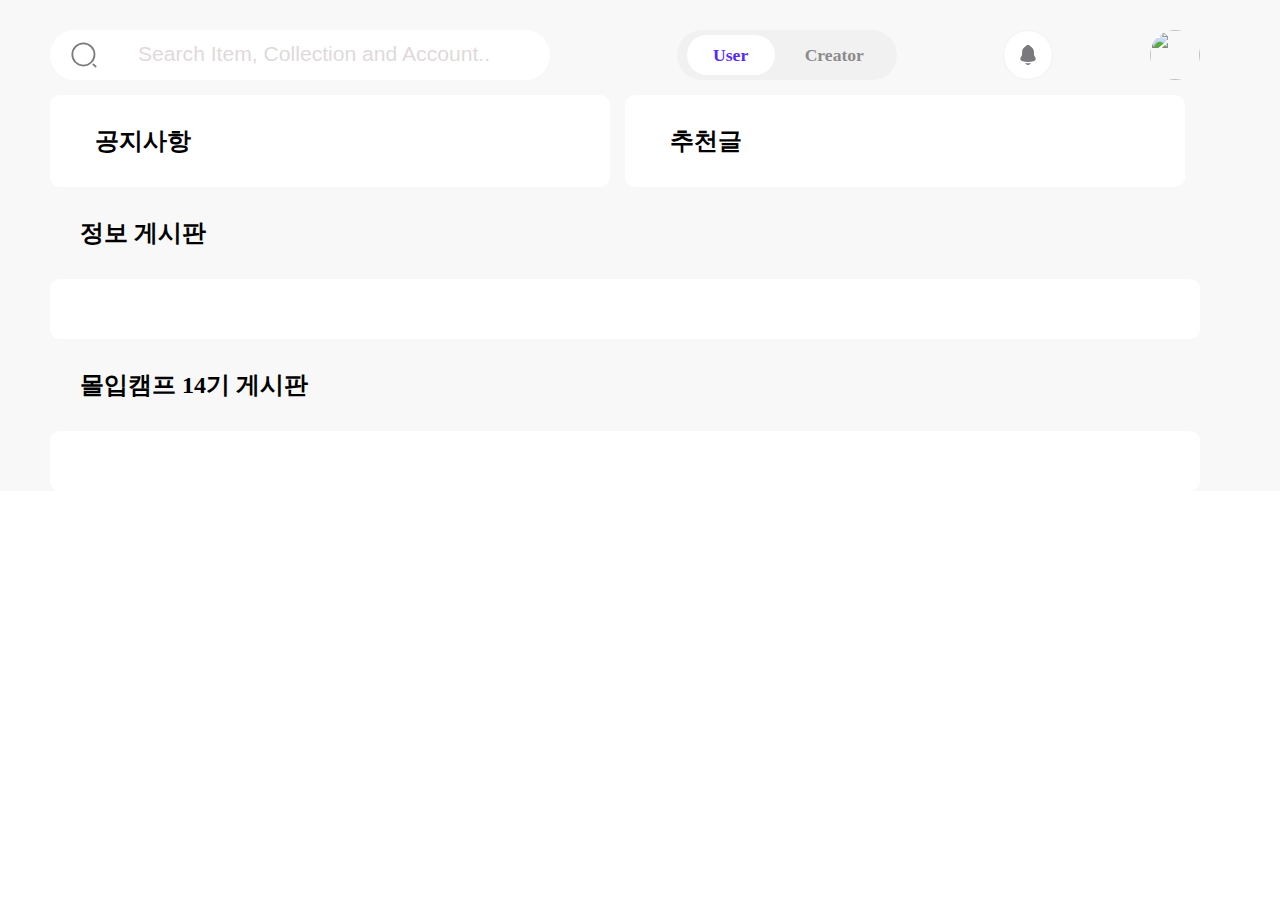
==== commit 4c695538: "index jsp 변환작업" ====
--- a/index.html
+++ b/index.html
@@ -5,134 +5,15 @@
     <meta charset="utf-8">
     <meta http-equiv="Content-Type" content="text/html; charset=UTF-8">
     <meta http-equiv="X-UA-Compatible" content="IE=edge,chrome=1">
-    <link rel="stylesheet" type="text/css" href="./index.css">
+    <!-- <link rel="stylesheet" type="text/css" href="/resources/css/index.css"> -->
+    <link rel="stylesheet" type="text/css" href="index.css">
     <title>몰입캠프</title>
 </head>
 
 <body>
     <div class="container">
-        <nav>
-            <div class="nav_top">
-                <div class="nav_logo">
-                    <img src="./assets/mad_logo.png" alt="몰입캠프 로고" class="nav_img">
-                </div>
-                <div class="nav_auth">
-                    <h5 class="login">LOG IN</h5>
-                    <h5 class="logout">SIGN IN</h5>
-                </div>
-                <div class="nav_board_container">
-                    <ul class="nav_board_name">
-                        <li class="nav_board_name_svg">
-                            <svg width="22" height="22" viewBox="0 0 16 16" fill="none"
-                                xmlns="http://www.w3.org/2000/svg">
-                                <path
-                                    d="M1 15V11C1 9.89543 1.89543 9 3 9H6C7.10457 9 8 9.89543 8 11V15M11 11H13C14.1046 11 15 11.8954 15 13V15M4.5 1C5.80503 1 7 2 7 3.5C7 5 5.80503 6 4.5 6C3.19497 6 2 5 2 3.5C2 2 3.19497 1 4.5 1ZM12 3C10.9865 3 10 3.79796 10 5C10 6.20204 10.9865 7 12 7C13.0135 7 14 6.20204 14 5C14 3.79796 13.0135 3 12 3Z"
-                                    stroke="white" stroke-width="2" stroke-linecap="round" stroke-linejoin="round" />
-                            </svg>
 
-                        </li>
-                        <li class="nav_board_name_text">
-                            일반 게시판
-                        </li>
-                    </ul>
-                    <ul class="nav_board_name">
-                        <li class="nav_board_name_svg">
-                            <svg width="22" height="22" viewBox="0 0 16 16" fill="none"
-                                xmlns="http://www.w3.org/2000/svg">
-                                <path
-                                    d="M2 10.2C2 9.07989 2 8.51984 2.21799 8.09202C2.40973 7.71569 2.71569 7.40973 3.09202 7.21799C3.51984 7 4.0799 7 5.2 7H10.8C11.9201 7 12.4802 7 12.908 7.21799C13.2843 7.40973 13.5903 7.71569 13.782 8.09202C14 8.51984 14 9.07989 14 10.2V11.8C14 12.9201 14 13.4802 13.782 13.908C13.5903 14.2843 13.2843 14.5903 12.908 14.782C12.4802 15 11.9201 15 10.8 15H5.2C4.07989 15 3.51984 15 3.09202 14.782C2.71569 14.5903 2.40973 14.2843 2.21799 13.908C2 13.4802 2 12.9201 2 11.8V10.2Z"
-                                    stroke="white" stroke-width="2" />
-                                <path
-                                    d="M5 7L5 4C5 3.06812 5 2.60218 5.15224 2.23463C5.35523 1.74458 5.74458 1.35523 6.23463 1.15224C6.60217 1 7.06812 1 8 1C8.93188 1 9.39782 1 9.76537 1.15224C10.2554 1.35523 10.6448 1.74458 10.8478 2.23463C11 2.60218 11 3.06812 11 4V7H5Z"
-                                    stroke="white" stroke-width="2" />
-                            </svg>
-
-                        </li>
-                        <li class="nav_board_name_text">
-                            몰입캠프 14기
-                        </li>
-                    </ul>
-
-                </div>
-            </div>
-            <div class="nav_bottom">
-                <div class="nav_mode">
-                    <ul class="nav_mode_ul">
-                        <li class="nav_mode_img">
-                            <svg width="24" height="24" viewBox="0 0 24 24" fill="none"
-                                xmlns="http://www.w3.org/2000/svg">
-                                <path
-                                    d="M20.354 15.354C18.7172 16.0122 16.9231 16.1748 15.1946 15.8217C13.4662 15.4686 11.8796 14.6153 10.6322 13.3678C9.38472 12.1204 8.53139 10.5338 8.17827 8.80535C7.82514 7.0769 7.98779 5.28277 8.64599 3.646C6.7077 4.42673 5.10135 5.85739 4.10232 7.69272C3.10328 9.52805 2.77378 11.6537 3.17031 13.7054C3.56683 15.757 4.66467 17.6069 6.27565 18.9378C7.88662 20.2687 9.91037 20.9977 12 21C13.7969 21.0001 15.5527 20.4624 17.0415 19.4562C18.5303 18.45 19.684 17.0213 20.354 15.354Z"
-                                    stroke="#E0E0E0" stroke-width="1.5" stroke-linecap="round"
-                                    stroke-linejoin="round" />
-                                <path
-                                    d="M20.9807 12.5891C21.0638 11.3226 20.878 10.0528 20.4357 8.86319C19.9933 7.67354 19.3043 6.59091 18.4139 5.68638C17.5235 4.78185 16.4519 4.07588 15.2694 3.61482C14.0868 3.15375 12.8202 2.94802 11.5525 3.01113"
-                                    stroke="#E0E0E0" stroke-width="1.5" stroke-linecap="round" />
-                            </svg>
-
-                        </li>
-                        <li class="nav_mode_test">
-                            Light Mode
-                        </li>
-                        <li class="nav_mode_Button">
-                            <div class="sun">
-                                <svg width="15" height="15" viewBox="0 0 14 14" fill="none"
-                                    xmlns="http://www.w3.org/2000/svg">
-                                    <path fill-rule="evenodd" clip-rule="evenodd"
-                                        d="M7 1.75C7.17405 1.75 7.34097 1.81914 7.46404 1.94221C7.58711 2.06528 7.65625 2.2322 7.65625 2.40625V3.0625C7.65625 3.23655 7.58711 3.40347 7.46404 3.52654C7.34097 3.64961 7.17405 3.71875 7 3.71875C6.82595 3.71875 6.65903 3.64961 6.53596 3.52654C6.41289 3.40347 6.34375 3.23655 6.34375 3.0625V2.40625C6.34375 2.2322 6.41289 2.06528 6.53596 1.94221C6.65903 1.81914 6.82595 1.75 7 1.75ZM9.625 7C9.625 7.69619 9.34844 8.36387 8.85616 8.85616C8.36387 9.34844 7.69619 9.625 7 9.625C6.30381 9.625 5.63613 9.34844 5.14384 8.85616C4.65156 8.36387 4.375 7.69619 4.375 7C4.375 6.30381 4.65156 5.63613 5.14384 5.14384C5.63613 4.65156 6.30381 4.375 7 4.375C7.69619 4.375 8.36387 4.65156 8.85616 5.14384C9.34844 5.63613 9.625 6.30381 9.625 7ZM9.3205 10.2484L9.78447 10.7124C9.90824 10.8319 10.074 10.8981 10.2461 10.8966C10.4181 10.8951 10.5827 10.8261 10.7044 10.7044C10.8261 10.5827 10.8951 10.4181 10.8966 10.2461C10.8981 10.074 10.8319 9.90824 10.7124 9.78447L10.2484 9.3205C10.1247 9.20096 9.9589 9.13481 9.78683 9.13631C9.61476 9.1378 9.45017 9.20682 9.32849 9.32849C9.20682 9.45017 9.1378 9.61476 9.13631 9.78683C9.13481 9.9589 9.20096 10.1247 9.3205 10.2484ZM10.7118 3.28759C10.8348 3.41066 10.9039 3.57755 10.9039 3.75156C10.9039 3.92558 10.8348 4.09247 10.7118 4.21553L10.2484 4.6795C10.1879 4.74218 10.1155 4.79217 10.0354 4.82657C9.95536 4.86096 9.86924 4.87906 9.78211 4.87982C9.69497 4.88058 9.60856 4.86397 9.5279 4.83098C9.44725 4.79798 9.37398 4.74925 9.31237 4.68763C9.25075 4.62602 9.20202 4.55275 9.16902 4.47209C9.13603 4.39144 9.11942 4.30503 9.12018 4.21789C9.12094 4.13076 9.13904 4.04464 9.17343 3.96458C9.20783 3.88451 9.25782 3.8121 9.3205 3.75156L9.78447 3.28759C9.90753 3.16457 10.0744 3.09545 10.2484 3.09545C10.4225 3.09545 10.5893 3.16457 10.7124 3.28759H10.7118ZM11.5938 7.65625C11.7678 7.65625 11.9347 7.58711 12.0578 7.46404C12.1809 7.34097 12.25 7.17405 12.25 7C12.25 6.82595 12.1809 6.65903 12.0578 6.53596C11.9347 6.41289 11.7678 6.34375 11.5938 6.34375H10.9375C10.7635 6.34375 10.5965 6.41289 10.4735 6.53596C10.3504 6.65903 10.2812 6.82595 10.2812 7C10.2812 7.17405 10.3504 7.34097 10.4735 7.46404C10.5965 7.58711 10.7635 7.65625 10.9375 7.65625H11.5938ZM7 10.2812C7.17405 10.2812 7.34097 10.3504 7.46404 10.4735C7.58711 10.5965 7.65625 10.7635 7.65625 10.9375V11.5938C7.65625 11.7678 7.58711 11.9347 7.46404 12.0578C7.34097 12.1809 7.17405 12.25 7 12.25C6.82595 12.25 6.65903 12.1809 6.53596 12.0578C6.41289 11.9347 6.34375 11.7678 6.34375 11.5938V10.9375C6.34375 10.7635 6.41289 10.5965 6.53596 10.4735C6.65903 10.3504 6.82595 10.2812 7 10.2812ZM3.75156 4.6795C3.81249 4.74047 3.88483 4.78885 3.96446 4.82186C4.04408 4.85488 4.12943 4.87188 4.21563 4.87191C4.30182 4.87194 4.38718 4.855 4.46683 4.82204C4.54648 4.78908 4.61886 4.74076 4.67983 4.67983C4.7408 4.6189 4.78917 4.54656 4.82219 4.46693C4.8552 4.38731 4.87221 4.30196 4.87224 4.21576C4.87227 4.12957 4.85533 4.04421 4.82237 3.96456C4.78941 3.88491 4.74109 3.81254 4.68016 3.75156L4.21553 3.28759C4.09176 3.16805 3.92599 3.10191 3.75392 3.1034C3.58186 3.1049 3.41726 3.17391 3.29559 3.29559C3.17391 3.41726 3.1049 3.58186 3.1034 3.75392C3.10191 3.92599 3.16805 4.09176 3.28759 4.21553L3.75156 4.6795ZM4.6795 10.2484L4.21553 10.7124C4.09176 10.8319 3.92599 10.8981 3.75392 10.8966C3.58186 10.8951 3.41726 10.8261 3.29559 10.7044C3.17391 10.5827 3.1049 10.4181 3.1034 10.2461C3.10191 10.074 3.16805 9.90824 3.28759 9.78447L3.75156 9.3205C3.87533 9.20096 4.0411 9.13481 4.21317 9.13631C4.38524 9.1378 4.54983 9.20682 4.67151 9.32849C4.79318 9.45017 4.8622 9.61476 4.86369 9.78683C4.86519 9.9589 4.79904 10.1247 4.6795 10.2484ZM3.0625 7.65625C3.23655 7.65625 3.40347 7.58711 3.52654 7.46404C3.64961 7.34097 3.71875 7.17405 3.71875 7C3.71875 6.82595 3.64961 6.65903 3.52654 6.53596C3.40347 6.41289 3.23655 6.34375 3.0625 6.34375H2.40625C2.2322 6.34375 2.06528 6.41289 1.94221 6.53596C1.81914 6.65903 1.75 6.82595 1.75 7C1.75 7.17405 1.81914 7.34097 1.94221 7.46404C2.06528 7.58711 2.2322 7.65625 2.40625 7.65625H3.0625Z"
-                                        fill="#5429FF" />
-                                </svg>
-
-                            </div>
-                            <div class="dot">
-                                ·
-                            </div>
-                            <div class="moon">
-                                <svg width="15" height="15" viewBox="0 0 14 14" fill="none"
-                                    xmlns="http://www.w3.org/2000/svg">
-                                    <path
-                                        d="M11.8732 8.9565C10.9184 9.34045 9.87179 9.43533 8.86353 9.22934C7.85526 9.02335 6.92976 8.52558 6.20209 7.7979C5.47441 7.07022 4.97663 6.14472 4.77065 5.13646C4.56466 4.12819 4.65953 3.08162 5.04349 2.12683C3.91282 2.58226 2.97578 3.41681 2.39301 4.48742C1.81024 5.55803 1.61803 6.79802 1.84933 7.99481C2.08064 9.19161 2.72105 10.2707 3.66078 11.047C4.60052 11.8234 5.78104 12.2487 6.99999 12.25C8.04819 12.25 9.07242 11.9364 9.94088 11.3495C10.8093 10.7625 11.4823 9.92911 11.8732 8.9565Z"
-                                        stroke="#9E9CA4" stroke-linecap="round" stroke-linejoin="round" />
-                                </svg>
-                            </div>
-
-
-                        </li>
-                    </ul>
-                </div>
-                <div class="nav_view_count">
-                    <div class="nav_view_count_container">
-                        <div class="nav_view_count_text">오늘의 접속자 수</div>
-                        <div class="nav_view_count_num">
-                            <svg width="16" height="17" viewBox="0 0 16 17" fill="none"
-                                xmlns="http://www.w3.org/2000/svg">
-                                <g clip-path="url(#clip0_116_112)">
-                                    <path
-                                        d="M5 9.5C5.5 11 7 11.5 8 11.5C9 11.5 10.5 11 11 9.5M6 6.5195V6.5M10 6.5195V6.5M15 8.5C15 12.366 11.866 15.5 8 15.5C4.13401 15.5 1 12.366 1 8.5C1 4.63401 4.13401 1.5 8 1.5C11.866 1.5 15 4.63401 15 8.5Z"
-                                        stroke="black" stroke-width="2" stroke-linecap="round"
-                                        stroke-linejoin="round" />
-                                </g>
-                                <defs>
-                                    <clipPath id="clip0_116_112">
-                                        <rect width="16" height="16" fill="white" transform="translate(0 0.5)" />
-                                    </clipPath>
-                                </defs>
-                            </svg>
-                            <div class="num">10,000</div>
-                        </div>
-                        <div class="nav_view_count_per">
-                            <svg width="24" height="24" viewBox="0 0 24 24" fill="none"
-                                xmlns="http://www.w3.org/2000/svg">
-                                <path d="M12 6V18M7 11L12 6L7 11ZM12 6L17 11L12 6Z" stroke="#36BC4C" stroke-width="1.5"
-                                    stroke-linecap="round" stroke-linejoin="round" />
-                            </svg>
-                            <div>12.3%</div>
-                        </div>
-                    </div>
-                </div>
-            </div>
-
-        </nav>
+        <jsp:include page="./include/nav.jsp"></jsp:include>
 
         <main class="main_box">
             <div class="main_container">
@@ -164,506 +45,51 @@
                         </svg>
                     </div>
                     <div class="head_img">
-                        <img src="./Board/img/지평생막걸리.jpg" alt="">
+                        <img src="resources/image/board/makguli.jpg" alt="">
                     </div>
                 </header>
                 <main class="main_center">
                     <div class="row-0">
                         <div class="col">
                             <div class="noti_list">
-                                <div class="noti_title">공지사항</div>
+                                <a href="#" class="noti_title">공지사항</a>
                                 <!-- 글 3개 -->
-                                <ul class="noti_list_ul">
-                                    <div class="noti_list_sub">
-                                        <li class="noti_list_title">창업케이스 #1 강의</li>
-                                        <li class="noti_list_location">
-                                            N117호
-                                        </li>
-                                        <li class="noti_list_time">
-                                            2022.07.13 WED 14:30-16:00
-                                        </li>
-                                    </div>
-                                </ul>
-                                <ul class="noti_list_ul">
-                                    <div class="noti_list_sub">
-                                        <li class="noti_list_title">창업케이스 #1 강의</li>
-                                        <li class="noti_list_location">
-                                            N117호
-                                        </li>
-                                        <li class="noti_list_time">
-                                            2022.07.13 WED 14:30-16:00
-                                        </li>
-                                    </div>
-                                </ul>
-                                <ul class="noti_list_ul">
-                                    <div class="noti_list_sub">
-                                        <li class="noti_list_title">창업케이스 #1 강의</li>
-                                        <li class="noti_list_location">
-                                            N117호
-                                        </li>
-                                        <li class="noti_list_time">
-                                            2022.07.13 WED 14:30-16:00
-                                        </li>
-                                    </div>
-                                </ul>
+
+
                             </div>
                         </div>
                         <div class="col">
                             <div class="best_list">
-                                <div class="best_title">추천글</div>
+                                <a href="/board/#" class="best_title">추천글</a>
                                 <!-- 글 3개 -->
-                                <ul class="best_list_ul">
-                                    <li class="best_list_title">
-                                        SpringBoot 세팅 방법
-                                    </li>
-                                    <div class="best_list_sub">
-                                        <li class="best_list_heart">
-                                            <svg width="16" height="16" viewBox="0 0 16 16" fill="#F40300"
-                                                xmlns="http://www.w3.org/2000/svg">
-                                                <path
-                                                    d="M13.9447 3.04697C12.5376 1.65101 10.2563 1.65101 8.84926 3.04697L8 4L7.15074 3.04699C5.74368 1.65102 3.46237 1.65102 2.0553 3.04699C0.648234 4.44295 0.648232 6.70626 2.0553 8.10222L7.99998 14L13.9447 8.10221C15.3518 6.70625 15.3518 4.44294 13.9447 3.04697Z"
-                                                    stroke="none" stroke-width="2" stroke-linejoin="round" />
-                                            </svg>
 
-                                            <div>72</div>
-                                        </li>
-                                        <li class="best_list_comment">
-                                            <svg width="16" height="16" viewBox="0 0 16 16" fill="#007BF7"
-                                                xmlns="http://www.w3.org/2000/svg">
-                                                <path
-                                                    d="M1.21799 2.09202C1 2.51984 1 3.0799 1 4.2V8.3C1 9.42011 1 9.98016 1.21799 10.408C1.40973 10.7843 1.71569 11.0903 2.09202 11.282C2.39717 11.4375 2.7696 11.4821 3.36454 11.4949V15L8.87496 11.5L11.8 11.5C12.9201 11.5 13.4802 11.5 13.908 11.282C14.2843 11.0903 14.5903 10.7843 14.782 10.408C15 9.98016 15 9.42011 15 8.3V4.2C15 3.0799 15 2.51984 14.782 2.09202C14.5903 1.71569 14.2843 1.40973 13.908 1.21799C13.4802 1 12.9201 1 11.8 1H4.2C3.0799 1 2.51984 1 2.09202 1.21799C1.71569 1.40973 1.40973 1.71569 1.21799 2.09202Z"
-                                                    stroke="none" stroke-width="2" stroke-linejoin="round" />
-                                            </svg>
 
-                                            <div>5</div>
-                                        </li>
-                                        <li class="best_list_name">
-                                            익명
-                                        </li>
-                                        <li class="best_list_time">
-                                            1일 전
-                                        </li>
-                                    </div>
-                                </ul>
-                                <ul class="best_list_ul">
-                                    <li class="best_list_title">
-                                        SpringBoot 세팅 방법
-                                    </li>
-                                    <div class="best_list_sub">
-                                        <li class="best_list_heart">
-                                            <svg width="16" height="16" viewBox="0 0 16 16" fill="#F40300"
-                                                xmlns="http://www.w3.org/2000/svg">
-                                                <path
-                                                    d="M13.9447 3.04697C12.5376 1.65101 10.2563 1.65101 8.84926 3.04697L8 4L7.15074 3.04699C5.74368 1.65102 3.46237 1.65102 2.0553 3.04699C0.648234 4.44295 0.648232 6.70626 2.0553 8.10222L7.99998 14L13.9447 8.10221C15.3518 6.70625 15.3518 4.44294 13.9447 3.04697Z"
-                                                    stroke="none" stroke-width="2" stroke-linejoin="round" />
-                                            </svg>
 
-                                            <div>72</div>
-                                        </li>
-                                        <li class="best_list_comment">
-                                            <svg width="16" height="16" viewBox="0 0 16 16" fill="#007BF7"
-                                                xmlns="http://www.w3.org/2000/svg">
-                                                <path
-                                                    d="M1.21799 2.09202C1 2.51984 1 3.0799 1 4.2V8.3C1 9.42011 1 9.98016 1.21799 10.408C1.40973 10.7843 1.71569 11.0903 2.09202 11.282C2.39717 11.4375 2.7696 11.4821 3.36454 11.4949V15L8.87496 11.5L11.8 11.5C12.9201 11.5 13.4802 11.5 13.908 11.282C14.2843 11.0903 14.5903 10.7843 14.782 10.408C15 9.98016 15 9.42011 15 8.3V4.2C15 3.0799 15 2.51984 14.782 2.09202C14.5903 1.71569 14.2843 1.40973 13.908 1.21799C13.4802 1 12.9201 1 11.8 1H4.2C3.0799 1 2.51984 1 2.09202 1.21799C1.71569 1.40973 1.40973 1.71569 1.21799 2.09202Z"
-                                                    stroke="none" stroke-width="2" stroke-linejoin="round" />
-                                            </svg>
-
-                                            <div>5</div>
-                                        </li>
-                                        <li class="best_list_name">
-                                            익명
-                                        </li>
-                                        <li class="best_list_time">
-                                            1일 전
-                                        </li>
-                                    </div>
-                                </ul>
-                                <ul class="best_list_ul">
-                                    <li class="best_list_title">
-                                        SpringBoot 세팅 방법
-                                    </li>
-                                    <div class="best_list_sub">
-                                        <li class="best_list_heart">
-                                            <svg width="16" height="16" viewBox="0 0 16 16" fill="#F40300"
-                                                xmlns="http://www.w3.org/2000/svg">
-                                                <path
-                                                    d="M13.9447 3.04697C12.5376 1.65101 10.2563 1.65101 8.84926 3.04697L8 4L7.15074 3.04699C5.74368 1.65102 3.46237 1.65102 2.0553 3.04699C0.648234 4.44295 0.648232 6.70626 2.0553 8.10222L7.99998 14L13.9447 8.10221C15.3518 6.70625 15.3518 4.44294 13.9447 3.04697Z"
-                                                    stroke="none" stroke-width="2" stroke-linejoin="round" />
-                                            </svg>
-
-                                            <div>72</div>
-                                        </li>
-                                        <li class="best_list_comment">
-                                            <svg width="16" height="16" viewBox="0 0 16 16" fill="#007BF7"
-                                                xmlns="http://www.w3.org/2000/svg">
-                                                <path
-                                                    d="M1.21799 2.09202C1 2.51984 1 3.0799 1 4.2V8.3C1 9.42011 1 9.98016 1.21799 10.408C1.40973 10.7843 1.71569 11.0903 2.09202 11.282C2.39717 11.4375 2.7696 11.4821 3.36454 11.4949V15L8.87496 11.5L11.8 11.5C12.9201 11.5 13.4802 11.5 13.908 11.282C14.2843 11.0903 14.5903 10.7843 14.782 10.408C15 9.98016 15 9.42011 15 8.3V4.2C15 3.0799 15 2.51984 14.782 2.09202C14.5903 1.71569 14.2843 1.40973 13.908 1.21799C13.4802 1 12.9201 1 11.8 1H4.2C3.0799 1 2.51984 1 2.09202 1.21799C1.71569 1.40973 1.40973 1.71569 1.21799 2.09202Z"
-                                                    stroke="none" stroke-width="2" stroke-linejoin="round" />
-                                            </svg>
-
-                                            <div>5</div>
-                                        </li>
-                                        <li class="best_list_name">
-                                            익명
-                                        </li>
-                                        <li class="best_list_time">
-                                            1일 전
-                                        </li>
-                                    </div>
-                                </ul>
                             </div>
 
                         </div>
                     </div>
                     <div class="row-1">
-                        <div class="main_title">
-                            일반게시판
-                        </div>
+                        <a href="/board/#" class="main_title">
+                            정보 게시판
+                        </a>
                         <div class="main_list">
-                            <ul class="main_list_ul">
-                                <li class="main_list_title">
-                                    SpringBoot 세팅 방법
-                                </li>
-                                <div class="main_list_sub">
-                                    <li class="main_list_heart">
-                                        <svg width="16" height="16" viewBox="0 0 16 16" fill="#F40300"
-                                            xmlns="http://www.w3.org/2000/svg">
-                                            <path
-                                                d="M13.9447 3.04697C12.5376 1.65101 10.2563 1.65101 8.84926 3.04697L8 4L7.15074 3.04699C5.74368 1.65102 3.46237 1.65102 2.0553 3.04699C0.648234 4.44295 0.648232 6.70626 2.0553 8.10222L7.99998 14L13.9447 8.10221C15.3518 6.70625 15.3518 4.44294 13.9447 3.04697Z"
-                                                stroke="none" stroke-width="2" stroke-linejoin="round" />
-                                        </svg>
-
-                                        <div>72</div>
-                                    </li>
-                                    <li class="main_list_comment">
-                                        <svg width="16" height="16" viewBox="0 0 16 16" fill="#007BF7"
-                                            xmlns="http://www.w3.org/2000/svg">
-                                            <path
-                                                d="M1.21799 2.09202C1 2.51984 1 3.0799 1 4.2V8.3C1 9.42011 1 9.98016 1.21799 10.408C1.40973 10.7843 1.71569 11.0903 2.09202 11.282C2.39717 11.4375 2.7696 11.4821 3.36454 11.4949V15L8.87496 11.5L11.8 11.5C12.9201 11.5 13.4802 11.5 13.908 11.282C14.2843 11.0903 14.5903 10.7843 14.782 10.408C15 9.98016 15 9.42011 15 8.3V4.2C15 3.0799 15 2.51984 14.782 2.09202C14.5903 1.71569 14.2843 1.40973 13.908 1.21799C13.4802 1 12.9201 1 11.8 1H4.2C3.0799 1 2.51984 1 2.09202 1.21799C1.71569 1.40973 1.40973 1.71569 1.21799 2.09202Z"
-                                                stroke="none" stroke-width="2" stroke-linejoin="round" />
-                                        </svg>
-
-                                        <div>5</div>
-                                    </li>
-                                    <li class="main_list_name">
-                                        익명
-                                    </li>
-                                    <li class="main_list_time">
-                                        1일 전
-                                    </li>
-                                </div>
-                            </ul>
-                            <ul class="main_list_ul">
-                                <li class="main_list_title">
-                                    SpringBoot 세팅 방법
-                                </li>
-                                <div class="main_list_sub">
-                                    <li class="main_list_heart">
-                                        <svg width="16" height="16" viewBox="0 0 16 16" fill="#F40300"
-                                            xmlns="http://www.w3.org/2000/svg">
-                                            <path
-                                                d="M13.9447 3.04697C12.5376 1.65101 10.2563 1.65101 8.84926 3.04697L8 4L7.15074 3.04699C5.74368 1.65102 3.46237 1.65102 2.0553 3.04699C0.648234 4.44295 0.648232 6.70626 2.0553 8.10222L7.99998 14L13.9447 8.10221C15.3518 6.70625 15.3518 4.44294 13.9447 3.04697Z"
-                                                stroke="none" stroke-width="2" stroke-linejoin="round" />
-                                        </svg>
-
-                                        <div>72</div>
-                                    </li>
-                                    <li class="main_list_comment">
-                                        <svg width="16" height="16" viewBox="0 0 16 16" fill="#007BF7"
-                                            xmlns="http://www.w3.org/2000/svg">
-                                            <path
-                                                d="M1.21799 2.09202C1 2.51984 1 3.0799 1 4.2V8.3C1 9.42011 1 9.98016 1.21799 10.408C1.40973 10.7843 1.71569 11.0903 2.09202 11.282C2.39717 11.4375 2.7696 11.4821 3.36454 11.4949V15L8.87496 11.5L11.8 11.5C12.9201 11.5 13.4802 11.5 13.908 11.282C14.2843 11.0903 14.5903 10.7843 14.782 10.408C15 9.98016 15 9.42011 15 8.3V4.2C15 3.0799 15 2.51984 14.782 2.09202C14.5903 1.71569 14.2843 1.40973 13.908 1.21799C13.4802 1 12.9201 1 11.8 1H4.2C3.0799 1 2.51984 1 2.09202 1.21799C1.71569 1.40973 1.40973 1.71569 1.21799 2.09202Z"
-                                                stroke="none" stroke-width="2" stroke-linejoin="round" />
-                                        </svg>
-
-                                        <div>5</div>
-                                    </li>
-                                    <li class="main_list_name">
-                                        익명
-                                    </li>
-                                    <li class="main_list_time">
-                                        1일 전
-                                    </li>
-                                </div>
-                            </ul>
-                            <ul class="main_list_ul">
-                                <li class="main_list_title">
-                                    SpringBoot 세팅 방법
-                                </li>
-                                <div class="main_list_sub">
-                                    <li class="main_list_heart">
-                                        <svg width="16" height="16" viewBox="0 0 16 16" fill="#F40300"
-                                            xmlns="http://www.w3.org/2000/svg">
-                                            <path
-                                                d="M13.9447 3.04697C12.5376 1.65101 10.2563 1.65101 8.84926 3.04697L8 4L7.15074 3.04699C5.74368 1.65102 3.46237 1.65102 2.0553 3.04699C0.648234 4.44295 0.648232 6.70626 2.0553 8.10222L7.99998 14L13.9447 8.10221C15.3518 6.70625 15.3518 4.44294 13.9447 3.04697Z"
-                                                stroke="none" stroke-width="2" stroke-linejoin="round" />
-                                        </svg>
-
-                                        <div>72</div>
-                                    </li>
-                                    <li class="main_list_comment">
-                                        <svg width="16" height="16" viewBox="0 0 16 16" fill="#007BF7"
-                                            xmlns="http://www.w3.org/2000/svg">
-                                            <path
-                                                d="M1.21799 2.09202C1 2.51984 1 3.0799 1 4.2V8.3C1 9.42011 1 9.98016 1.21799 10.408C1.40973 10.7843 1.71569 11.0903 2.09202 11.282C2.39717 11.4375 2.7696 11.4821 3.36454 11.4949V15L8.87496 11.5L11.8 11.5C12.9201 11.5 13.4802 11.5 13.908 11.282C14.2843 11.0903 14.5903 10.7843 14.782 10.408C15 9.98016 15 9.42011 15 8.3V4.2C15 3.0799 15 2.51984 14.782 2.09202C14.5903 1.71569 14.2843 1.40973 13.908 1.21799C13.4802 1 12.9201 1 11.8 1H4.2C3.0799 1 2.51984 1 2.09202 1.21799C1.71569 1.40973 1.40973 1.71569 1.21799 2.09202Z"
-                                                stroke="none" stroke-width="2" stroke-linejoin="round" />
-                                        </svg>
-
-                                        <div>5</div>
-                                    </li>
-                                    <li class="main_list_name">
-                                        익명
-                                    </li>
-                                    <li class="main_list_time">
-                                        1일 전
-                                    </li>
-                                </div>
-                            </ul>
-                            <ul class="main_list_ul">
-                                <li class="main_list_title">
-                                    SpringBoot 세팅 방법
-                                </li>
-                                <div class="main_list_sub">
-                                    <li class="main_list_heart">
-                                        <svg width="16" height="16" viewBox="0 0 16 16" fill="#F40300"
-                                            xmlns="http://www.w3.org/2000/svg">
-                                            <path
-                                                d="M13.9447 3.04697C12.5376 1.65101 10.2563 1.65101 8.84926 3.04697L8 4L7.15074 3.04699C5.74368 1.65102 3.46237 1.65102 2.0553 3.04699C0.648234 4.44295 0.648232 6.70626 2.0553 8.10222L7.99998 14L13.9447 8.10221C15.3518 6.70625 15.3518 4.44294 13.9447 3.04697Z"
-                                                stroke="none" stroke-width="2" stroke-linejoin="round" />
-                                        </svg>
-
-                                        <div>72</div>
-                                    </li>
-                                    <li class="main_list_comment">
-                                        <svg width="16" height="16" viewBox="0 0 16 16" fill="#007BF7"
-                                            xmlns="http://www.w3.org/2000/svg">
-                                            <path
-                                                d="M1.21799 2.09202C1 2.51984 1 3.0799 1 4.2V8.3C1 9.42011 1 9.98016 1.21799 10.408C1.40973 10.7843 1.71569 11.0903 2.09202 11.282C2.39717 11.4375 2.7696 11.4821 3.36454 11.4949V15L8.87496 11.5L11.8 11.5C12.9201 11.5 13.4802 11.5 13.908 11.282C14.2843 11.0903 14.5903 10.7843 14.782 10.408C15 9.98016 15 9.42011 15 8.3V4.2C15 3.0799 15 2.51984 14.782 2.09202C14.5903 1.71569 14.2843 1.40973 13.908 1.21799C13.4802 1 12.9201 1 11.8 1H4.2C3.0799 1 2.51984 1 2.09202 1.21799C1.71569 1.40973 1.40973 1.71569 1.21799 2.09202Z"
-                                                stroke="none" stroke-width="2" stroke-linejoin="round" />
-                                        </svg>
-
-                                        <div>5</div>
-                                    </li>
-                                    <li class="main_list_name">
-                                        익명
-                                    </li>
-                                    <li class="main_list_time">
-                                        1일 전
-                                    </li>
-                                </div>
-                            </ul>
-                            <ul class="main_list_ul">
-                                <li class="main_list_title">
-                                    SpringBoot 세팅 방법
-                                </li>
-                                <div class="main_list_sub">
-                                    <li class="main_list_heart">
-                                        <svg width="16" height="16" viewBox="0 0 16 16" fill="#F40300"
-                                            xmlns="http://www.w3.org/2000/svg">
-                                            <path
-                                                d="M13.9447 3.04697C12.5376 1.65101 10.2563 1.65101 8.84926 3.04697L8 4L7.15074 3.04699C5.74368 1.65102 3.46237 1.65102 2.0553 3.04699C0.648234 4.44295 0.648232 6.70626 2.0553 8.10222L7.99998 14L13.9447 8.10221C15.3518 6.70625 15.3518 4.44294 13.9447 3.04697Z"
-                                                stroke="none" stroke-width="2" stroke-linejoin="round" />
-                                        </svg>
-
-                                        <div>72</div>
-                                    </li>
-                                    <li class="main_list_comment">
-                                        <svg width="16" height="16" viewBox="0 0 16 16" fill="#007BF7"
-                                            xmlns="http://www.w3.org/2000/svg">
-                                            <path
-                                                d="M1.21799 2.09202C1 2.51984 1 3.0799 1 4.2V8.3C1 9.42011 1 9.98016 1.21799 10.408C1.40973 10.7843 1.71569 11.0903 2.09202 11.282C2.39717 11.4375 2.7696 11.4821 3.36454 11.4949V15L8.87496 11.5L11.8 11.5C12.9201 11.5 13.4802 11.5 13.908 11.282C14.2843 11.0903 14.5903 10.7843 14.782 10.408C15 9.98016 15 9.42011 15 8.3V4.2C15 3.0799 15 2.51984 14.782 2.09202C14.5903 1.71569 14.2843 1.40973 13.908 1.21799C13.4802 1 12.9201 1 11.8 1H4.2C3.0799 1 2.51984 1 2.09202 1.21799C1.71569 1.40973 1.40973 1.71569 1.21799 2.09202Z"
-                                                stroke="none" stroke-width="2" stroke-linejoin="round" />
-                                        </svg>
-
-                                        <div>5</div>
-                                    </li>
-                                    <li class="main_list_name">
-                                        익명
-                                    </li>
-                                    <li class="main_list_time">
-                                        1일 전
-                                    </li>
-                                </div>
-                            </ul>
 
                         </div>
                     </div>
                     <div class="row-1">
-                        <div class="main_title">
+                        <a href="/board/#" class="generation_title">
                             몰입캠프 14기 게시판
-                        </div>
-                        <div class="main_list">
-                            <ul class="main_list_ul">
-                                <li class="main_list_title">
-                                    SpringBoot 세팅 방법
-                                </li>
-                                <div class="main_list_sub">
-                                    <li class="main_list_heart">
-                                        <svg width="16" height="16" viewBox="0 0 16 16" fill="#F40300"
-                                            xmlns="http://www.w3.org/2000/svg">
-                                            <path
-                                                d="M13.9447 3.04697C12.5376 1.65101 10.2563 1.65101 8.84926 3.04697L8 4L7.15074 3.04699C5.74368 1.65102 3.46237 1.65102 2.0553 3.04699C0.648234 4.44295 0.648232 6.70626 2.0553 8.10222L7.99998 14L13.9447 8.10221C15.3518 6.70625 15.3518 4.44294 13.9447 3.04697Z"
-                                                stroke="none" stroke-width="2" stroke-linejoin="round" />
-                                        </svg>
-        
-                                        <div>72</div>
-                                    </li>
-                                    <li class="main_list_comment">
-                                        <svg width="16" height="16" viewBox="0 0 16 16" fill="#007BF7"
-                                            xmlns="http://www.w3.org/2000/svg">
-                                            <path
-                                                d="M1.21799 2.09202C1 2.51984 1 3.0799 1 4.2V8.3C1 9.42011 1 9.98016 1.21799 10.408C1.40973 10.7843 1.71569 11.0903 2.09202 11.282C2.39717 11.4375 2.7696 11.4821 3.36454 11.4949V15L8.87496 11.5L11.8 11.5C12.9201 11.5 13.4802 11.5 13.908 11.282C14.2843 11.0903 14.5903 10.7843 14.782 10.408C15 9.98016 15 9.42011 15 8.3V4.2C15 3.0799 15 2.51984 14.782 2.09202C14.5903 1.71569 14.2843 1.40973 13.908 1.21799C13.4802 1 12.9201 1 11.8 1H4.2C3.0799 1 2.51984 1 2.09202 1.21799C1.71569 1.40973 1.40973 1.71569 1.21799 2.09202Z"
-                                                stroke="none" stroke-width="2" stroke-linejoin="round" />
-                                        </svg>
-        
-                                        <div>5</div>
-                                    </li>
-                                    <li class="main_list_name">
-                                        익명
-                                    </li>
-                                    <li class="main_list_time">
-                                        1일 전
-                                    </li>
-                                </div>
-                            </ul>
-                            <ul class="main_list_ul">
-                                <li class="main_list_title">
-                                    SpringBoot 세팅 방법
-                                </li>
-                                <div class="main_list_sub">
-                                    <li class="main_list_heart">
-                                        <svg width="16" height="16" viewBox="0 0 16 16" fill="#F40300"
-                                            xmlns="http://www.w3.org/2000/svg">
-                                            <path
-                                                d="M13.9447 3.04697C12.5376 1.65101 10.2563 1.65101 8.84926 3.04697L8 4L7.15074 3.04699C5.74368 1.65102 3.46237 1.65102 2.0553 3.04699C0.648234 4.44295 0.648232 6.70626 2.0553 8.10222L7.99998 14L13.9447 8.10221C15.3518 6.70625 15.3518 4.44294 13.9447 3.04697Z"
-                                                stroke="none" stroke-width="2" stroke-linejoin="round" />
-                                        </svg>
-        
-                                        <div>72</div>
-                                    </li>
-                                    <li class="main_list_comment">
-                                        <svg width="16" height="16" viewBox="0 0 16 16" fill="#007BF7"
-                                            xmlns="http://www.w3.org/2000/svg">
-                                            <path
-                                                d="M1.21799 2.09202C1 2.51984 1 3.0799 1 4.2V8.3C1 9.42011 1 9.98016 1.21799 10.408C1.40973 10.7843 1.71569 11.0903 2.09202 11.282C2.39717 11.4375 2.7696 11.4821 3.36454 11.4949V15L8.87496 11.5L11.8 11.5C12.9201 11.5 13.4802 11.5 13.908 11.282C14.2843 11.0903 14.5903 10.7843 14.782 10.408C15 9.98016 15 9.42011 15 8.3V4.2C15 3.0799 15 2.51984 14.782 2.09202C14.5903 1.71569 14.2843 1.40973 13.908 1.21799C13.4802 1 12.9201 1 11.8 1H4.2C3.0799 1 2.51984 1 2.09202 1.21799C1.71569 1.40973 1.40973 1.71569 1.21799 2.09202Z"
-                                                stroke="none" stroke-width="2" stroke-linejoin="round" />
-                                        </svg>
-        
-                                        <div>5</div>
-                                    </li>
-                                    <li class="main_list_name">
-                                        익명
-                                    </li>
-                                    <li class="main_list_time">
-                                        1일 전
-                                    </li>
-                                </div>
-                            </ul>
-                            <ul class="main_list_ul">
-                                <li class="main_list_title">
-                                    SpringBoot 세팅 방법
-                                </li>
-                                <div class="main_list_sub">
-                                    <li class="main_list_heart">
-                                        <svg width="16" height="16" viewBox="0 0 16 16" fill="#F40300"
-                                            xmlns="http://www.w3.org/2000/svg">
-                                            <path
-                                                d="M13.9447 3.04697C12.5376 1.65101 10.2563 1.65101 8.84926 3.04697L8 4L7.15074 3.04699C5.74368 1.65102 3.46237 1.65102 2.0553 3.04699C0.648234 4.44295 0.648232 6.70626 2.0553 8.10222L7.99998 14L13.9447 8.10221C15.3518 6.70625 15.3518 4.44294 13.9447 3.04697Z"
-                                                stroke="none" stroke-width="2" stroke-linejoin="round" />
-                                        </svg>
-        
-                                        <div>72</div>
-                                    </li>
-                                    <li class="main_list_comment">
-                                        <svg width="16" height="16" viewBox="0 0 16 16" fill="#007BF7"
-                                            xmlns="http://www.w3.org/2000/svg">
-                                            <path
-                                                d="M1.21799 2.09202C1 2.51984 1 3.0799 1 4.2V8.3C1 9.42011 1 9.98016 1.21799 10.408C1.40973 10.7843 1.71569 11.0903 2.09202 11.282C2.39717 11.4375 2.7696 11.4821 3.36454 11.4949V15L8.87496 11.5L11.8 11.5C12.9201 11.5 13.4802 11.5 13.908 11.282C14.2843 11.0903 14.5903 10.7843 14.782 10.408C15 9.98016 15 9.42011 15 8.3V4.2C15 3.0799 15 2.51984 14.782 2.09202C14.5903 1.71569 14.2843 1.40973 13.908 1.21799C13.4802 1 12.9201 1 11.8 1H4.2C3.0799 1 2.51984 1 2.09202 1.21799C1.71569 1.40973 1.40973 1.71569 1.21799 2.09202Z"
-                                                stroke="none" stroke-width="2" stroke-linejoin="round" />
-                                        </svg>
-        
-                                        <div>5</div>
-                                    </li>
-                                    <li class="main_list_name">
-                                        익명
-                                    </li>
-                                    <li class="main_list_time">
-                                        1일 전
-                                    </li>
-                                </div>
-                            </ul>
-                            <ul class="main_list_ul">
-                                <li class="main_list_title">
-                                    SpringBoot 세팅 방법
-                                </li>
-                                <div class="main_list_sub">
-                                    <li class="main_list_heart">
-                                        <svg width="16" height="16" viewBox="0 0 16 16" fill="#F40300"
-                                            xmlns="http://www.w3.org/2000/svg">
-                                            <path
-                                                d="M13.9447 3.04697C12.5376 1.65101 10.2563 1.65101 8.84926 3.04697L8 4L7.15074 3.04699C5.74368 1.65102 3.46237 1.65102 2.0553 3.04699C0.648234 4.44295 0.648232 6.70626 2.0553 8.10222L7.99998 14L13.9447 8.10221C15.3518 6.70625 15.3518 4.44294 13.9447 3.04697Z"
-                                                stroke="none" stroke-width="2" stroke-linejoin="round" />
-                                        </svg>
-        
-                                        <div>72</div>
-                                    </li>
-                                    <li class="main_list_comment">
-                                        <svg width="16" height="16" viewBox="0 0 16 16" fill="#007BF7"
-                                            xmlns="http://www.w3.org/2000/svg">
-                                            <path
-                                                d="M1.21799 2.09202C1 2.51984 1 3.0799 1 4.2V8.3C1 9.42011 1 9.98016 1.21799 10.408C1.40973 10.7843 1.71569 11.0903 2.09202 11.282C2.39717 11.4375 2.7696 11.4821 3.36454 11.4949V15L8.87496 11.5L11.8 11.5C12.9201 11.5 13.4802 11.5 13.908 11.282C14.2843 11.0903 14.5903 10.7843 14.782 10.408C15 9.98016 15 9.42011 15 8.3V4.2C15 3.0799 15 2.51984 14.782 2.09202C14.5903 1.71569 14.2843 1.40973 13.908 1.21799C13.4802 1 12.9201 1 11.8 1H4.2C3.0799 1 2.51984 1 2.09202 1.21799C1.71569 1.40973 1.40973 1.71569 1.21799 2.09202Z"
-                                                stroke="none" stroke-width="2" stroke-linejoin="round" />
-                                        </svg>
-        
-                                        <div>5</div>
-                                    </li>
-                                    <li class="main_list_name">
-                                        익명
-                                    </li>
-                                    <li class="main_list_time">
-                                        1일 전
-                                    </li>
-                                </div>
-                            </ul>
-                            <ul class="main_list_ul">
-                                <li class="main_list_title">
-                                    SpringBoot 세팅 방법
-                                </li>
-                                <div class="main_list_sub">
-                                    <li class="main_list_heart">
-                                        <svg width="16" height="16" viewBox="0 0 16 16" fill="#F40300"
-                                            xmlns="http://www.w3.org/2000/svg">
-                                            <path
-                                                d="M13.9447 3.04697C12.5376 1.65101 10.2563 1.65101 8.84926 3.04697L8 4L7.15074 3.04699C5.74368 1.65102 3.46237 1.65102 2.0553 3.04699C0.648234 4.44295 0.648232 6.70626 2.0553 8.10222L7.99998 14L13.9447 8.10221C15.3518 6.70625 15.3518 4.44294 13.9447 3.04697Z"
-                                                stroke="none" stroke-width="2" stroke-linejoin="round" />
-                                        </svg>
-        
-                                        <div>72</div>
-                                    </li>
-                                    <li class="main_list_comment">
-                                        <svg width="16" height="16" viewBox="0 0 16 16" fill="#007BF7"
-                                            xmlns="http://www.w3.org/2000/svg">
-                                            <path
-                                                d="M1.21799 2.09202C1 2.51984 1 3.0799 1 4.2V8.3C1 9.42011 1 9.98016 1.21799 10.408C1.40973 10.7843 1.71569 11.0903 2.09202 11.282C2.39717 11.4375 2.7696 11.4821 3.36454 11.4949V15L8.87496 11.5L11.8 11.5C12.9201 11.5 13.4802 11.5 13.908 11.282C14.2843 11.0903 14.5903 10.7843 14.782 10.408C15 9.98016 15 9.42011 15 8.3V4.2C15 3.0799 15 2.51984 14.782 2.09202C14.5903 1.71569 14.2843 1.40973 13.908 1.21799C13.4802 1 12.9201 1 11.8 1H4.2C3.0799 1 2.51984 1 2.09202 1.21799C1.71569 1.40973 1.40973 1.71569 1.21799 2.09202Z"
-                                                stroke="none" stroke-width="2" stroke-linejoin="round" />
-                                        </svg>
-        
-                                        <div>5</div>
-                                    </li>
-                                    <li class="main_list_name">
-                                        익명
-                                    </li>
-                                    <li class="main_list_time">
-                                        1일 전
-                                    </li>
-                                </div>
-                            </ul>
-        
+                        </a>
+                        <div class="generation_list">
+
+
+
                         </div>
                     </div>
             </div>
     </div>
-        </main>
+    </main>
     </div>
     </main>
     </div>
--- a/index.css
+++ b/index.css
@@ -3,6 +3,11 @@
     margin: 0;
     box-sizing: border-box;
     list-style: none;
+}
+
+a {
+    text-decoration: none;
+    color: black;
 }
 
 .container {
@@ -294,6 +299,7 @@
     height: 100%;
     border-radius: 100%;
 }
+
 /* 여기부터 */
 .main_center {
     display: flex;
@@ -304,26 +310,29 @@
     display: flex;
     flex-direction: row;
     justify-content: space-evenly;
-    
-}
+
+}
+
 .col {
-	flex: 0 1 50%;
+    flex: 0 1 50%;
     margin-top: 15px;
     margin-right: 15px;
 }
+
 .noti_list {
     background-color: white;
     border-radius: 10px;
     padding: 30px;
 }
 
-.noti_title{
+.noti_title {
     font-size: 1.5em;
     font-weight: bold;
     margin: 10px 0px 15px;
     padding: 0px 0px 0px 15px;
 }
-.noti_list_ul{
+
+.noti_list_ul {
     display: flex;
     flex-direction: row;
     justify-content: space-between;
@@ -333,7 +342,7 @@
     border-radius: 10px;
     margin-bottom: 7px;
     padding-left: 10px;
-    
+
 }
 
 
@@ -355,6 +364,11 @@
     color: #8C8C8C;
     font-size: 0.9em;
     font-weight: 600;
+    width: 80%;
+    height: 19px;
+    white-space: nowrap;
+    text-overflow: ellipsis;
+    overflow: hidden;
 }
 
 .noti_list_time {
@@ -431,14 +445,12 @@
 }
 
 .row-1 {
-    
+
     display: flex;
     flex-direction: column;
 }
 
-.col-normal {
-    
-}
+.col-normal {}
 
 .main_title {
     font-size: 1.5em;
@@ -459,6 +471,7 @@
     flex-direction: row;
     justify-content: space-between;
     align-items: center;
+
     height: 60px;
     border: 1px #F1F1F1 solid;
     border-radius: 10px;
@@ -467,9 +480,18 @@
 }
 
 .main_list_title {
-    font-size: 1.1em;
-    font-weight: bold;
-    cursor: pointer;
+    font-weight: bold;
+    cursor: pointer;
+}
+
+.main_list_title a {
+    font-size: 1em;
+    font-weight: bold;
+    cursor: pointer;
+    color: black;
+    border-style: none;
+    text-decoration: none;
+
 }
 
 .main_list_sub {
@@ -486,6 +508,7 @@
     justify-content: center;
     align-items: center;
     gap: 10px;
+    width: 50px;
 }
 
 .main_list_comment {
@@ -494,22 +517,106 @@
     justify-content: center;
     align-items: center;
     gap: 10px;
+    width: 50px;
 }
 
 .main_list_name {
     color: #8C8C8C;
     font-size: 0.9em;
     font-weight: 600;
+    width: 50px;
 }
 
 .main_list_time {
     color: #8C8C8C;
     font-size: 0.9em;
     font-weight: 600;
-}
+    width: 200px;
+}
+
 
 .row-2 {}
 
-.col-group {
-    
+.col-group {}
+
+.generation_title {
+    font-size: 1.5em;
+    font-weight: bold;
+    margin: 30px 0px 30px;
+    padding: 0px 0px 0px 30px;
+
+}
+
+.generation_list {
+    background-color: white;
+    border-radius: 10px;
+    padding: 30px;
+}
+
+.generation_list_ul {
+    display: flex;
+    flex-direction: row;
+    justify-content: space-between;
+    align-items: center;
+
+    height: 60px;
+    border: 1px #F1F1F1 solid;
+    border-radius: 10px;
+    margin-bottom: 7px;
+    padding-left: 10px;
+}
+
+.generation_list_title {
+    font-weight: bold;
+    cursor: pointer;
+}
+
+.generation_list_title a {
+    font-size: 1em;
+    font-weight: bold;
+    cursor: pointer;
+    color: black;
+    border-style: none;
+    text-decoration: none;
+
+}
+
+.generation_list_sub {
+    display: flex;
+    flex-direction: row;
+    margin-right: 20px;
+    gap: 40px;
+
+}
+
+.generation_list_heart {
+    display: flex;
+    flex-direction: row;
+    justify-content: center;
+    align-items: center;
+    gap: 10px;
+    width: 50px;
+}
+
+.generation_list_comment {
+    display: flex;
+    flex-direction: row;
+    justify-content: center;
+    align-items: center;
+    gap: 10px;
+    width: 50px;
+}
+
+.generation_list_name {
+    color: #8C8C8C;
+    font-size: 0.9em;
+    font-weight: 600;
+    width: 50px;
+}
+
+.generation_list_time {
+    color: #8C8C8C;
+    font-size: 0.9em;
+    font-weight: 600;
+    width: 200px;
 }